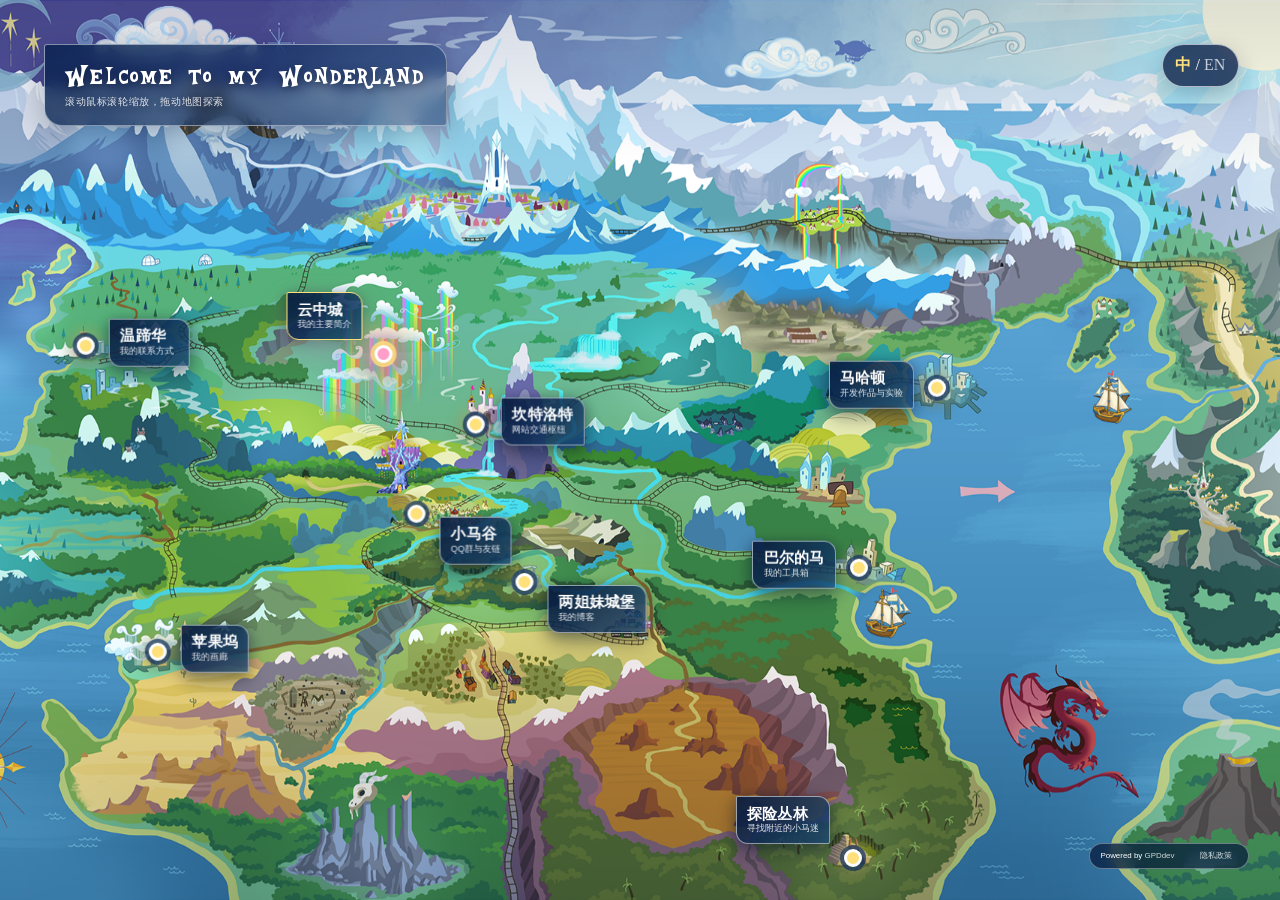
==== index.html @ 718eab42 "Animate Equestria clouds and boats" ====
<!doctype html>
<html lang="zh-CN">
<head>
  <meta charset="utf-8">
  <meta name="viewport" content="width=device-width, initial-scale=1">
  <meta name="theme-color" content="#162f69">
  <meta name="description" content="Skyblue Mornbreeze 的小马身份地图。沿着小马国的城市，探索我的网站、社群、作品和联系方式。">
  <meta name="referrer" content="strict-origin-when-cross-origin">
  <meta http-equiv="Content-Security-Policy" content="default-src 'self'; img-src 'self' data:; style-src 'self'; script-src 'self'; object-src 'none'; base-uri 'none'; form-action 'self'">
  <title>Welcome to my Wonderland</title>
  <link rel="icon" type="image/png" href="/favicon.png">
  <link rel="stylesheet" href="/style.css">
</head>
<body>
  <main class="atlas" aria-label="Skyblue 的小马国导航地图">
    <div class="map-viewport" tabindex="0" role="application" aria-label="可缩放、可拖动的小马国地图">
      <div class="map-world" role="img" aria-label="小马国地图，标出了通往 Skyblue 各类信息的城市">
      <div class="map-ambience" aria-hidden="true">
        <img class="drifting-cloud cloud-west" src="/cloud-drift.png" alt="">
        <img class="drifting-cloud cloud-east" src="/cloud-drift.png" alt="">
        <img class="bobbing-boat boat-east" src="/boat-bob.png" alt="">
        <img class="bobbing-boat boat-south" src="/boat-bob.png" alt="">
      </div>
      <a class="place place-canterlot" href="https://home.hachile.org/" aria-label="Canterlot 中心城：网站交通枢纽">
        <span class="place-glow" aria-hidden="true"></span>
        <span class="place-dot" aria-hidden="true"></span>
        <span class="place-card">
          <strong data-zh="坎特洛特" data-en="Canterlot">坎特洛特</strong>
          <span data-zh="网站交通枢纽" data-en="Gateway to all my sites">网站交通枢纽</span>
          <em data-zh="进入 Hachile →" data-en="Enter Hachile →">进入 Hachile →</em>
        </span>
      </a>

      <button class="place place-ponyville" type="button" data-dialog="ponyville-dialog" aria-label="Ponyville 小马谷：社群与友链">
        <span class="place-glow" aria-hidden="true"></span>
        <span class="place-dot" aria-hidden="true"></span>
        <span class="place-card">
          <strong data-zh="小马谷" data-en="Ponyville">小马谷</strong>
          <span data-zh="QQ群与友链" data-en="Communities & friends">QQ群与友链</span>
          <em data-zh="打开名册 →" data-en="Open the directory →">打开名册 →</em>
        </span>
      </button>

      <a class="place place-manehattan" href="https://dev.hachile.org" aria-label="Manehattan 马哈顿：开发作品">
        <span class="place-glow" aria-hidden="true"></span>
        <span class="place-dot" aria-hidden="true"></span>
        <span class="place-card">
          <strong data-zh="马哈顿" data-en="Manehattan">马哈顿</strong>
          <span data-zh="开发作品与实验" data-en="Projects & experiments">开发作品与实验</span>
          <em data-zh="前往开发港 →" data-en="Visit the dev harbor →">前往开发港 →</em>
        </span>
      </a>

      <button class="place place-cloudsdale place-featured" type="button" data-dialog="cloudsdale-dialog" aria-label="Cloudsdale 云中城：我的主要简介">
        <span class="place-glow" aria-hidden="true"></span>
        <span class="place-dot" aria-hidden="true"></span>
        <span class="place-card">
          <strong data-zh="云中城" data-en="Cloudsdale">云中城</strong>
          <span data-zh="我的主要简介" data-en="My main profile">我的主要简介</span>
          <em data-zh="阅读简介 →" data-en="Read my profile →">阅读简介 →</em>
        </span>
      </button>

      <button class="place place-vanhoover" type="button" data-dialog="vanhoover-dialog" aria-label="Vanhoover 温蹄华：我的联系方式">
        <span class="place-glow" aria-hidden="true"></span>
        <span class="place-dot" aria-hidden="true"></span>
        <span class="place-card">
          <strong data-zh="温蹄华" data-en="Vanhoover">温蹄华</strong>
          <span data-zh="我的联系方式" data-en="My contacts">我的联系方式</span>
          <em data-zh="展开联系方式 →" data-en="Open contacts →">展开联系方式 →</em>
        </span>
      </button>

      <a class="place place-ruins" href="https://blog.hachile.org" aria-label="Castle of the Two Sisters：我的博客">
        <span class="place-glow" aria-hidden="true"></span>
        <span class="place-dot" aria-hidden="true"></span>
        <span class="place-card">
          <strong data-zh="两姐妹城堡" data-en="Castle of the Two Sisters">两姐妹城堡</strong>
          <span data-zh="我的博客" data-en="My blog">我的博客</span>
          <em data-zh="前往博客 →" data-en="Visit the blog →">前往博客 →</em>
        </span>
      </a>

      <a class="place place-applewood" href="https://gallery.hachile.org" aria-label="Applewood 苹果坞：我的画廊">
        <span class="place-glow" aria-hidden="true"></span>
        <span class="place-dot" aria-hidden="true"></span>
        <span class="place-card">
          <strong data-zh="苹果坞" data-en="Applewood">苹果坞</strong>
          <span data-zh="我的画廊" data-en="My gallery">我的画廊</span>
          <em data-zh="前往画廊 →" data-en="Visit the gallery →">前往画廊 →</em>
        </span>
      </a>

      <a class="place place-baltimare" href="https://tools.hachile.org/" aria-label="Baltimare 巴尔的马：我的工具箱">
        <span class="place-glow" aria-hidden="true"></span>
        <span class="place-dot" aria-hidden="true"></span>
        <span class="place-card">
          <strong data-zh="巴尔的马" data-en="Baltimare">巴尔的马</strong>
          <span data-zh="我的工具箱" data-en="My toolbox">我的工具箱</span>
          <em data-zh="打开工具箱 →" data-en="Open the toolbox →">打开工具箱 →</em>
        </span>
      </a>

      <a class="place place-forbidden-jungle" href="https://bronymap.hachile.org" aria-label="Forbidden Jungle 探险丛林：寻找附近的小马迷">
        <span class="place-glow" aria-hidden="true"></span>
        <span class="place-dot" aria-hidden="true"></span>
        <span class="place-card">
          <strong data-zh="探险丛林" data-en="Forbidden Jungle">探险丛林</strong>
          <span data-zh="寻找附近的小马迷" data-en="Find nearby bronies">寻找附近的小马迷</span>
          <em data-zh="打开 Bronymap →" data-en="Open Bronymap →">打开 Bronymap →</em>
        </span>
      </a>
      </div>
    </div>

    <header class="masthead">
      <h1 data-zh="Welcome to my Wonderland" data-en="Welcome to my Wonderland">Welcome to my Wonderland</h1>
      <span data-zh="滚动鼠标滚轮缩放，拖动地图探索" data-en="Scroll to zoom · drag to explore">滚动鼠标滚轮缩放，拖动地图探索</span>
    </header>

    <button class="language" type="button" aria-label="Switch to English">
      <span class="language-current">中</span><span aria-hidden="true"> / </span><span class="language-next">EN</span>
    </button>

    <footer class="credits">
      <span>Powered by <a href="https://github.com/GPDdev">GPDdev</a></span>
      <button type="button" data-dialog="privacy-dialog" data-zh="隐私政策" data-en="Privacy">隐私政策</button>
    </footer>
  </main>

  <dialog id="ponyville-dialog" class="sheet">
    <div class="sheet-head">
      <div><span class="eyebrow">PONYVILLE · DIRECTORY</span><h2 data-zh="小马谷名册" data-en="Ponyville Directory">小马谷名册</h2><p data-zh="我建立或参与的小马社群，以及常来往的朋友。点击群号即可复制。" data-en="Pony communities I run or take part in, plus friendly places worth visiting. Click a QQ number to copy it.">我建立或参与的小马社群，以及常来往的朋友。点击群号即可复制。</p></div>
      <button class="close" type="button" data-close aria-label="关闭">×</button>
    </div>
    <div class="sheet-body">
      <section aria-label="更多入口">
        <div class="directory friends">
          <a href="https://groups.hachile.org/"><span><b data-zh="查看更多群请访问" data-en="More groups at">查看更多群请访问</b><small>groups.hachile.org</small></span><i>↗</i></a>
          <a href="https://bot.hachile.org/"><span><b data-zh="查看我的 bot 请访问" data-en="See my bot at">查看我的 bot 请访问</b><small>bot.hachile.org</small></span><i>↗</i></a>
        </div>
      </section>
      <section>
        <h3 data-zh="小马社群" data-en="Pony communities">小马社群</h3>
        <div class="directory groups">
          <button data-copy="1092166417"><span data-zh="4chan /mlpol/ 群" data-en="4chan /mlpol/ group">4chan /mlpol/ 群</span><b>1092166417</b></button>
          <button data-copy="1121078236"><span>The Bronymap Project</span><b>1121078236</b></button>
          <button data-copy="1070506947"><span data-zh="上海小马聚会群" data-en="Shanghai Brony Meetup">上海小马聚会群</span><b>1070506947</b></button>
          <button data-copy="1072980360"><span data-zh="友谊优化器 · Brony AI 交流群" data-en="The Friendship Optimizers · Brony AI">友谊优化器 · Brony AI 交流群</span><b>1072980360</b></button>
          <button data-copy="1053406446"><span data-zh="小马环游世界 · 旅行与布偶摄影" data-en="Ponies Around the World · Travel & Plushies">小马环游世界 · 旅行与布偶摄影</span><b>1053406446</b></button>
          <button data-copy="949249366"><span data-zh="小马贴贴群" data-en="Pony Cuddle Group">小马贴贴群</span><b>949249366</b></button>
          <button data-copy="1077750327"><span data-zh="小马树洞" data-en="Pony Tree Hollow">小马树洞</span><b>1077750327</b></button>
          <button data-copy="720840623"><span data-zh="小马交流群" data-en="Brony Chat Group">小马交流群</span><b>720840623</b></button>
          <button data-copy="144102622"><span data-zh="丰饶之角社团" data-en="Cornucopia Club">丰饶之角社团</span><b>144102622</b></button>
          <button data-copy="1057938446"><span data-zh="坎特洛特驻地球大使馆" data-en="Canterlot Embassy on Earth">坎特洛特驻地球大使馆</span><b>1057938446</b></button>
          <button data-copy="374826543"><span data-zh="暗月帝国 / 比较抽象的马群" data-en="Dark Moon Empire / Abstract Pony Group">暗月帝国 / 比较抽象的马群</span><b>374826543</b></button>
          <button data-copy="835066028"><span>Friendship is Magic</span><b>835066028</b></button>
          <button data-copy="908927791"><span data-zh="同济小马谷 · 非本人创建" data-en="Tongji Ponyville · Community-run">同济小马谷 · 非本人创建</span><b>908927791</b></button>
          <button data-copy="1023814461"><span data-zh="深圳小马聚会群" data-en="Shenzhen Brony Meetup">深圳小马聚会群</span><b>1023814461</b></button>
          <button data-copy="981461870"><span data-zh="上海小马交流群" data-en="Shanghai Brony Chat">上海小马交流群</span><b>981461870</b></button>
          <button data-copy="729306435"><span data-zh="河大附中小马群" data-en="HDFZ Brony Group">河大附中小马群</span><b>729306435</b></button>
        </div>
      </section>
      <section>
        <h3 data-zh="其他身份" data-en="Other identities">其他身份</h3>
        <div class="directory groups">
          <button data-copy="3574784101"><span data-zh="Lyres（运营 /mlpol/）" data-en="Lyres · runs /mlpol/">Lyres（运营 /mlpol/）</span><b>3574784101</b></button>
          <button data-copy="2717887212"><span data-zh="Ponylonia（机器马）" data-en="Ponylonia · robot pony">Ponylonia（机器马）</span><b>2717887212</b></button>
        </div>
      </section>
      <section>
        <h3 data-zh="友链" data-en="Friends & links">友链</h3>
        <div class="directory friends">
          <a href="https://blog.cuteleaf.cn" target="_blank" rel="noreferrer"><span><b data-zh="夏夜流萤" data-en="Firefly's Blog">夏夜流萤</b><small data-zh="飞萤之火自无梦的长夜亮起。" data-en="A firefly lights up the dreamless night.">飞萤之火自无梦的长夜亮起。</small></span><i>↗</i></a>
          <a href="https://docs-firefly.cuteleaf.cn" target="_blank" rel="noreferrer"><span><b>Firefly Docs</b><small data-zh="Firefly 主题文档" data-en="Documentation for the Firefly theme">Firefly 主题文档</small></span><i>↗</i></a>
          <a href="https://hachile.org/skyblue/" target="_blank" rel="noreferrer"><span><b data-zh="旧版 Skyblue 档案" data-en="Classic Skyblue profile">旧版 Skyblue 档案</b><small data-zh="查看原身份页与完整文字介绍" data-en="The original profile and full introduction">查看原身份页与完整文字介绍</small></span><i>↗</i></a>
        </div>
      </section>
    </div>
  </dialog>

  <dialog id="cloudsdale-dialog" class="sheet profile-sheet">
    <div class="sheet-head">
      <div><span class="eyebrow">CLOUDSDALE · PONSONA HOMEPAGE</span><h2>Pegasus Bluie</h2><p data-zh="住在上海的蓝色小天马 jushen智能" data-en="A blue pegasus living in Shanghai · jushen Intelligence">住在上海的蓝色小天马 jushen智能</p></div>
      <button class="close" type="button" data-close aria-label="关闭">×</button>
    </div>
    <div class="sheet-body prose profile-copy">
      <p data-zh="科研之余，我也是一个Brony。自设是出生在云中城的蓝色小天马，目前在人类世界学习。" data-en="Outside research, I am also a Brony. My ponysona is a blue pegasus born in Cloudsdale who is currently studying in the human world.">科研之余，我也是一个Brony。自设是出生在云中城的蓝色小天马，目前在人类世界学习。</p>
      <p data-zh="全名 Skyblue Mornbreeze（天蓝晨风）。外国社交媒体上可以叫我 Skyblue，Brony 可以叫我天蓝，而 Furry 则喜欢叫我小蓝。" data-en="My full name is Skyblue Mornbreeze. On international social media you can call me Skyblue; Bronies can call me Tianlan, while Furries like to call me Little Blue.">全名 Skyblue Mornbreeze（天蓝晨风）。外国社交媒体上可以叫我 Skyblue，Brony 可以叫我天蓝，而 Furry 则喜欢叫我小蓝。</p>
      <p data-zh="我也活跃在 tulpa、pony hypnosis 等社群中。" data-en="I am also active in communities including tulpa and pony hypnosis.">我也活跃在 tulpa、pony hypnosis 等社群中。</p>
      <p data-zh="我是《背景小马》（虽然还没读完）和 4everfreebrony 的忠实粉丝，在网易云和 Gallery 上可以找到我常听的曲目！" data-en="I am a devoted fan of Background Pony (although I have not finished it yet) and 4everfreebrony. You can find the music I often listen to on NetEase Cloud Music and Gallery!">我是《背景小马》（虽然还没读完）和 4everfreebrony 的忠实粉丝，在网易云和 Gallery 上可以找到我常听的曲目！</p>
      <p data-zh="喜欢带着我的天琴心弦布偶环游世界、到处拍照，目前已经拍了2000多张了，想看的话可以QQ联系我。" data-en="I love traveling around the world with my Lyra Heartstrings plush and taking photos. I have taken more than 2,000 so far; contact me on QQ if you would like to see them.">喜欢带着我的天琴心弦布偶环游世界、到处拍照，目前已经拍了2000多张了，想看的话可以QQ联系我。</p>
      <p data-zh="目前正在提升自己的画技，也在尝试创作fimtale小说和小马电子音乐。好希望我能有一台缝纫机，这样我就能制作小马布偶了！" data-en="I am improving my drawing skills and experimenting with Fimtale stories and pony electronic music. I really wish I had a sewing machine so I could make pony plushies!">目前正在提升自己的画技，也在尝试创作fimtale小说和小马电子音乐。好希望我能有一台缝纫机，这样我就能制作小马布偶了！</p>
      <p data-zh="我的梦想是回到云中城，这也是我学习和科研的动力。也许哪一天我能做出像 Sweetiebot 一样厉害的机器小马，或者做出智能舒适的四足小马 fursuit，甚至参与Celestia AI的开发……我已经等不及了！" data-en="My dream is to return to Cloudsdale, and that is what drives my studies and research. Perhaps one day I can build a robot pony as capable as Sweetiebot, create an intelligent and comfortable quadruped pony fursuit, or even help develop Celestia AI... I cannot wait!">我的梦想是回到云中城，这也是我学习和科研的动力。也许哪一天我能做出像 Sweetiebot 一样厉害的机器小马，或者做出智能舒适的四足小马 fursuit，甚至参与Celestia AI的开发……我已经等不及了！</p>
    </div>
  </dialog>

  <dialog id="vanhoover-dialog" class="sheet compact">
    <div class="sheet-head">
      <div><span class="eyebrow">VANHOOVER · CONTACT</span><h2 data-zh="我的联系方式" data-en="My contacts">我的联系方式</h2><p data-zh="Skyblue Mornbreeze · 天蓝晨风 · 住在上海的蓝色小天马" data-en="Skyblue Mornbreeze · a blue pegasus currently living in Shanghai">Skyblue Mornbreeze · 天蓝晨风 · 住在上海的蓝色小天马</p></div>
      <button class="close" type="button" data-close aria-label="关闭">×</button>
    </div>
    <div class="sheet-body contact-grid">
      <button data-copy="2722637937"><span>QQ</span><b>2722637937</b><i data-zh="复制" data-en="Copy">复制</i></button>
      <button data-copy="PegasusBluie"><span data-zh="网易云音乐" data-en="NetEase Music">网易云音乐</span><b>PegasusBluie</b><i data-zh="复制" data-en="Copy">复制</i></button>
      <a href="https://x.com/GunpowderTwi" target="_blank" rel="noreferrer"><span>X / Twitter</span><b>@GunpowderTwi</b><i>↗</i></a>
      <a href="https://discord.gg/R6hDRQgZ" target="_blank" rel="noreferrer"><span>Discord</span><b>discord.gg/R6hDRQgZ</b><i>↗</i></a>
      <a href="https://t.me/skybluepega" target="_blank" rel="noreferrer"><span>Telegram</span><b>@skybluepega</b><i>↗</i></a>
      <a href="https://derpibooru.org/profiles/skyfilly" target="_blank" rel="noreferrer"><span>Derpibooru</span><b>skyfilly</b><i>↗</i></a>
      <a href="https://fimtale.net/u/PegasusBluie" target="_blank" rel="noreferrer"><span>Fimtale</span><b>PegasusBluie</b><i>↗</i></a>
      <button data-copy="6375edc81abbcbfe2be68502"><span>Pony Town ID</span><b>6375edc81abbcbfe2be68502</b><i data-zh="复制" data-en="Copy">复制</i></button>
    </div>
  </dialog>

  <dialog id="privacy-dialog" class="sheet privacy-sheet">
    <div class="sheet-head">
      <div><span class="eyebrow">PRIVACY</span><h2 data-zh="隐私政策" data-en="Privacy policy">隐私政策</h2></div>
      <button class="close" type="button" data-close aria-label="关闭">×</button>
    </div>
    <div class="sheet-body prose">
      <p data-zh="这是一个托管在 GitHub Pages 上的静态网站。本站不设置 Cookie，不使用分析脚本，也不收集、保存或处理访客的个人信息。" data-en="This is a static website hosted on GitHub Pages. It sets no cookies, uses no analytics, and does not collect, store, or process visitors' personal information.">这是一个托管在 GitHub Pages 上的静态网站。本站不设置 Cookie，不使用分析脚本，也不收集、保存或处理访客的个人信息。</p>
      <p data-zh="点击城市或外部链接后，目标网站可能适用自己的隐私政策。复制按钮只会把公开的账号或群号写入你的剪贴板。" data-en="When you follow a city or external link, the destination may apply its own privacy policy. Copy buttons only write the displayed public account or group number to your clipboard.">点击城市或外部链接后，目标网站可能适用自己的隐私政策。复制按钮只会把公开的账号或群号写入你的剪贴板。</p>
      <p><span data-zh="地图图片版权归原作者及相关权利人所有，本页仅作导航展示。原图：" data-en="The map artwork remains the property of its creator and respective rights holders. It is used here as a navigation backdrop. Source: ">地图图片版权归原作者及相关权利人所有，本页仅作导航展示。原图：</span><a href="https://derpibooru.org/images/1067179" target="_blank" rel="noreferrer">Derpibooru #1067179 ↗</a></p>
    </div>
  </dialog>

  <div class="toast" role="status" aria-live="polite"></div>
  <script type="module" src="/app.js"></script>
</body>
</html>
---- style.css ----
@font-face {
  font-family: "Equestria Display";
  src: url("Equestria-4.otf") format("opentype");
  font-display: swap;
}

:root {
  color-scheme: dark;
  --ink: #081731;
  --navy: #102c5d;
  --sky: #89dffc;
  --paper: #f7f3dc;
  --gold: #ffe17c;
  --pink: #ff9fca;
  --line: rgba(255, 255, 255, .38);
  font-family: Georgia, "Times New Roman", "Noto Serif SC", serif;
}

* { box-sizing: border-box; }

html, body { margin: 0; min-height: 100%; background: #091934; }

body { min-height: 100svh; overflow: hidden; color: white; }

button, a { font: inherit; }

button { color: inherit; }

a { color: inherit; }

.atlas {
  position: fixed;
  inset: 0;
  overflow: hidden;
  isolation: isolate;
}

.map-viewport {
  position: absolute;
  inset: 0;
  overflow: hidden;
  background: #091934;
  cursor: grab;
  touch-action: none;
  user-select: none;
}

.map-viewport.dragging { cursor: grabbing; }

.map-viewport:focus-visible { outline: 2px solid var(--gold); outline-offset: -2px; }

.map-world {
  --marker-scale: 1;
  position: absolute;
  top: 0;
  left: 0;
  width: 1920px;
  height: 1200px;
  background: url("map.png") center / 100% 100% no-repeat;
  box-shadow: 0 0 80px rgba(0, 0, 0, .42);
  transform-origin: 0 0;
  will-change: transform;
}

.map-world::after {
  content: "";
  position: absolute;
  inset: 0;
  pointer-events: none;
  background: linear-gradient(180deg, rgba(3, 12, 44, .12), transparent 18%, transparent 72%, rgba(3, 12, 44, .18));
}

.map-ambience { position: absolute; inset: 0; z-index: 1; overflow: hidden; pointer-events: none; }
.map-ambience img { position: absolute; display: block; height: auto; user-select: none; }
.drifting-cloud { width: 260px; opacity: .8; animation: cloud-drift 70s linear infinite; }
.cloud-west { left: 11%; top: -2%; animation-delay: -8s; }
.cloud-east { left: 55%; top: 2%; width: 210px; animation-delay: -37s; }
.bobbing-boat { width: 130px; transform-origin: 52% 72%; animation: boat-bob 6s ease-in-out infinite; }
.boat-east { left: 1520px; top: 482px; }
.boat-south { left: 1215px; top: 765px; width: 135px; animation-delay: -3s; }

@keyframes cloud-drift {
  0% { transform: translateX(-180px); opacity: 0; }
  8%, 88% { opacity: .8; }
  100% { transform: translateX(340px); opacity: 0; }
}

@keyframes boat-bob {
  0%, 100% { transform: translate(0, 0) rotate(-1deg); }
  50% { transform: translate(6px, -4px) rotate(1deg); }
}

.masthead {
  position: absolute;
  z-index: 5;
  top: clamp(12px, 3.4vw, 52px);
  left: clamp(12px, 3.4vw, 52px);
  padding: clamp(10px, 1.2vw, 20px) clamp(13px, 1.6vw, 26px);
  border: 1px solid rgba(255, 255, 255, .46);
  border-radius: 3px 18px 3px 18px;
  background: linear-gradient(135deg, rgba(10, 35, 80, .86), rgba(27, 67, 116, .5));
  box-shadow: 0 10px 28px rgba(3, 19, 49, .25);
  backdrop-filter: blur(8px);
  text-shadow: 0 2px 9px rgba(0, 0, 0, .42);
}

.masthead h1,
.masthead span { margin: 0; }

.masthead h1 { margin: 0 0 .1em; font: 500 clamp(19px, 2.4vw, 46px)/1.05 "Equestria Display", Georgia, serif; letter-spacing: .03em; }

.masthead span { display: block; opacity: .84; font: clamp(8px, .78vw, 14px)/1.4 Arial, "Microsoft YaHei", sans-serif; letter-spacing: .06em; }

.language {
  position: absolute;
  z-index: 20;
  top: clamp(12px, 3.4vw, 52px);
  right: clamp(12px, 3.2vw, 49px);
  min-width: clamp(68px, 6vw, 112px);
  padding: clamp(7px, .8vw, 13px) clamp(10px, 1vw, 17px);
  border: 1px solid rgba(255, 255, 255, .62);
  border-radius: 999px;
  background: rgba(8, 29, 70, .78);
  box-shadow: 0 8px 22px rgba(3, 19, 49, .24);
  cursor: pointer;
  backdrop-filter: blur(9px);
  transition: transform .2s, background .2s;
}

.language:hover { transform: translateY(-2px); background: rgba(32, 80, 134, .9); }
.language-current { color: var(--gold); font-weight: 700; }
.language-next { opacity: .72; }

.place {
  position: absolute;
  z-index: 7;
  display: block;
  width: 18px;
  height: 18px;
  padding: 0;
  border: 0;
  border-radius: 50%;
  background: transparent;
  color: white;
  cursor: pointer;
  text-align: left;
  text-decoration: none;
  filter: drop-shadow(0 3px 7px rgba(5, 16, 35, .45));
  transform: translate(-50%, -50%) scale(var(--marker-scale));
  transform-origin: center;
}

.place-glow {
  position: absolute;
  inset: -30px;
  border-radius: 50%;
  background: radial-gradient(circle, rgba(255, 243, 154, .46), rgba(255, 232, 113, .14) 38%, transparent 68%);
  opacity: .48;
  transform: scale(.75);
  transition: opacity .25s, transform .25s;
}

.place-dot {
  position: absolute;
  inset: 0;
  border: 3px solid white;
  border-radius: 50%;
  background: var(--gold);
  box-shadow: 0 0 0 4px rgba(17, 49, 98, .72), 0 0 16px rgba(255, 233, 121, .9);
  transition: transform .25s, background .25s;
}

.place-card {
  position: absolute;
  display: grid;
  width: max-content;
  max-width: min(250px, 25vw);
  padding: clamp(7px, .65vw, 12px) clamp(9px, .8vw, 15px);
  border: 1px solid rgba(255, 255, 255, .52);
  border-radius: 2px 12px 2px 12px;
  background: linear-gradient(135deg, rgba(8, 27, 63, .91), rgba(24, 70, 120, .72));
  box-shadow: 0 8px 20px rgba(5, 19, 45, .22);
  backdrop-filter: blur(7px);
  transition: transform .24s, background .24s, border-color .24s;
}

.place-card strong { font: 600 clamp(12px, 1.2vw, 21px)/1 "Equestria Display", Georgia, serif; letter-spacing: .02em; white-space: nowrap; }
.place-card > span { margin-top: 2px; font: clamp(7px, .7vw, 12px)/1.3 Arial, "Microsoft YaHei", sans-serif; opacity: .9; }
.place-card em { max-height: 0; margin-top: 0; overflow: hidden; color: var(--gold); font: 700 clamp(7px, .65vw, 11px)/1.35 Arial, "Microsoft YaHei", sans-serif; font-style: normal; opacity: 0; transition: max-height .2s, margin .2s, opacity .2s; }

.place:hover,
.place:focus-visible { z-index: 12; outline: none; }
.place:hover .place-glow,
.place:focus-visible .place-glow { opacity: 1; transform: scale(1.5); }
.place:hover .place-dot,
.place:focus-visible .place-dot { transform: scale(1.35); background: white; }
.place:hover .place-card,
.place:focus-visible .place-card { border-color: var(--gold); background: linear-gradient(135deg, rgba(10, 34, 75, .98), rgba(35, 86, 139, .94)); }
.place:hover .place-card em,
.place:focus-visible .place-card em { max-height: 2em; margin-top: 5px; opacity: 1; }

.place-featured .place-glow { opacity: 1; transform: scale(1.2); background: radial-gradient(circle, rgba(255, 159, 202, .62), rgba(255, 225, 124, .22) 42%, transparent 70%); }
.place-featured .place-dot { background: var(--pink); box-shadow: 0 0 0 4px rgba(255, 225, 124, .82), 0 0 22px rgba(255, 159, 202, .95); }
.place-featured .place-card { border-color: var(--gold); box-shadow: 0 10px 28px rgba(255, 159, 202, .25); }

.place-canterlot { left: 38.6%; top: 47.2%; }
.place-canterlot .place-card { left: 34px; top: -18px; }
.place-ponyville { left: 34.5%; top: 57.1%; }
.place-ponyville .place-card { left: 32px; top: 12px; }
.place-manehattan { left: 70.6%; top: 43.1%; }
.place-manehattan .place-card { right: 32px; top: -18px; }
.place-cloudsdale { left: 32.2%; top: 39.3%; }
.place-cloudsdale .place-card { right: 30px; bottom: 23px; }
.place-vanhoover { left: 11.5%; top: 38.4%; }
.place-vanhoover .place-card { left: 32px; top: -18px; }
.place-ruins { left: 42%; top: 64.7%; }
.place-ruins .place-card { left: 32px; top: 12px; }
.place-applewood { left: 16.5%; top: 72.4%; }
.place-applewood .place-card { left: 32px; top: -18px; }
.place-baltimare { left: 65.2%; top: 63.1%; }
.place-baltimare .place-card { right: 32px; top: -18px; }
.place-forbidden-jungle { left: 64.8%; top: 95.3%; }
.place-forbidden-jungle .place-card { right: 32px; bottom: 23px; }

.credits {
  position: absolute;
  z-index: 10;
  right: clamp(12px, 2.4vw, 37px);
  bottom: clamp(12px, 2.4vw, 37px);
  display: flex;
  align-items: center;
  gap: clamp(7px, 1vw, 18px);
  padding: clamp(6px, .55vw, 10px) clamp(9px, .8vw, 15px);
  border: 1px solid rgba(255, 255, 255, .36);
  border-radius: 999px;
  background: rgba(4, 22, 56, .7);
  backdrop-filter: blur(7px);
  font: clamp(7px, .62vw, 11px)/1 Arial, "Microsoft YaHei", sans-serif;
}

.credits a,
.credits button { border: 0; background: none; color: inherit; text-decoration: none; opacity: .8; cursor: pointer; }
.credits a:hover,
.credits button:hover { color: var(--gold); opacity: 1; }
.credits > * + * { border-left: 1px solid rgba(255, 255, 255, .32); padding-left: clamp(7px, 1vw, 18px); }

.sheet {
  width: min(920px, calc(100vw - 32px));
  max-height: min(820px, calc(100vh - 32px));
  padding: 0;
  border: 1px solid rgba(255, 255, 255, .52);
  border-radius: 5px 26px 5px 26px;
  background: rgba(9, 31, 69, .95);
  color: white;
  box-shadow: 0 28px 90px rgba(0, 0, 0, .58);
  overflow: hidden;
  backdrop-filter: blur(20px);
}

.sheet::backdrop { background: rgba(2, 10, 27, .64); backdrop-filter: blur(7px); }

.sheet-head {
  position: sticky;
  top: 0;
  z-index: 2;
  display: flex;
  justify-content: space-between;
  gap: 24px;
  padding: clamp(22px, 4vw, 42px);
  border-bottom: 1px solid rgba(255, 255, 255, .18);
  background: linear-gradient(135deg, rgba(21, 65, 120, .98), rgba(18, 49, 92, .96));
}

.sheet-head h2,
.sheet-head p { margin: 0; }
.sheet-head h2 { margin: 7px 0 8px; color: var(--paper); font-size: clamp(28px, 4vw, 48px); font-weight: 500; }
.sheet-head p { max-width: 680px; color: rgba(255, 255, 255, .76); font: 14px/1.6 Arial, "Microsoft YaHei", sans-serif; }
.eyebrow { color: var(--gold); font: 700 10px/1 Arial, sans-serif; letter-spacing: .2em; }
html[lang="en"] .sheet-head h2,
html[lang="en"] .sheet-body h3,
html[lang="en"] .eyebrow { font-family: "Equestria Display", Georgia, serif; }
.close { flex: 0 0 auto; width: 42px; height: 42px; border: 1px solid rgba(255, 255, 255, .42); border-radius: 50%; background: rgba(0, 0, 0, .12); font: 28px/1 Arial, sans-serif; cursor: pointer; }
.close:hover { color: var(--gold); border-color: var(--gold); transform: rotate(4deg); }

.sheet-body { max-height: calc(100vh - 230px); padding: clamp(20px, 3.5vw, 38px); overflow: auto; }
.sheet-body section + section { margin-top: 34px; }
.sheet-body h3 { margin: 0 0 14px; color: var(--gold); font-size: 18px; font-weight: 500; letter-spacing: .04em; }

.directory { display: grid; grid-template-columns: repeat(2, minmax(0, 1fr)); gap: 9px; }
.directory button,
.directory a,
.contact-grid button,
.contact-grid a {
  display: flex;
  align-items: center;
  justify-content: space-between;
  gap: 16px;
  min-width: 0;
  padding: 14px 16px;
  border: 1px solid rgba(255, 255, 255, .17);
  border-radius: 3px 12px 3px 12px;
  background: rgba(255, 255, 255, .065);
  color: white;
  text-align: left;
  text-decoration: none;
  cursor: pointer;
  transition: border-color .18s, background .18s, transform .18s;
}
.directory button:hover,
.directory a:hover,
.contact-grid button:hover,
.contact-grid a:hover { border-color: var(--gold); background: rgba(255, 225, 124, .11); transform: translateY(-2px); }
.groups button span { font: 13px/1.35 Arial, "Microsoft YaHei", sans-serif; }
.groups button b { flex: 0 0 auto; color: var(--gold); font: 12px/1 monospace; }
.friends span { display: grid; min-width: 0; }
.friends b { font-size: 15px; }
.friends small { margin-top: 3px; overflow: hidden; text-overflow: ellipsis; color: rgba(255, 255, 255, .63); font: 12px/1.4 Arial, "Microsoft YaHei", sans-serif; white-space: nowrap; }
.friends i { color: var(--gold); font-style: normal; }

.compact { width: min(760px, calc(100vw - 32px)); }
.profile-sheet { width: min(800px, calc(100vw - 32px)); }
.profile-sheet .sheet-head { background: linear-gradient(135deg, rgba(75, 49, 118, .98), rgba(18, 67, 118, .96)); }
.contact-grid { display: grid; grid-template-columns: repeat(2, minmax(0, 1fr)); gap: 10px; }
.contact-grid > * { display: grid !important; grid-template-columns: 1fr auto; }
.contact-grid span { grid-column: 1 / -1; color: var(--gold); font: 10px/1.2 Arial, sans-serif; letter-spacing: .13em; text-transform: uppercase; }
.contact-grid b { min-width: 0; overflow: hidden; text-overflow: ellipsis; font: 14px/1.4 Arial, sans-serif; white-space: nowrap; }
.contact-grid i { color: rgba(255, 255, 255, .58); font: 12px/1.4 Arial, "Microsoft YaHei", sans-serif; font-style: normal; }
.privacy-sheet { width: min(680px, calc(100vw - 32px)); }
.prose p { margin: 0; color: rgba(255, 255, 255, .78); font: 15px/1.8 Arial, "Microsoft YaHei", sans-serif; }
.prose p + p { margin-top: 1em; }
.prose a { color: var(--gold); text-underline-offset: 3px; }

.toast {
  position: fixed;
  z-index: 100;
  left: 50%;
  bottom: 28px;
  max-width: calc(100vw - 32px);
  padding: 11px 18px;
  border: 1px solid rgba(255, 255, 255, .42);
  border-radius: 999px;
  background: rgba(7, 27, 62, .93);
  box-shadow: 0 12px 38px rgba(0, 0, 0, .38);
  font: 13px/1.3 Arial, "Microsoft YaHei", sans-serif;
  opacity: 0;
  pointer-events: none;
  transform: translate(-50%, 14px);
  transition: opacity .2s, transform .2s;
}
.toast.show { opacity: 1; transform: translate(-50%, 0); }

@media (max-width: 680px) {
  .masthead span { display: none; }
  .masthead h1 { margin: 0; font-size: 16px; }
  .language { min-width: 60px; padding: 8px 10px; }
  .credits { gap: 6px; max-width: calc(100vw - 24px); overflow-x: auto; font-size: 8px; }
  .credits > * + * { padding-left: 6px; }
  .directory, .contact-grid { grid-template-columns: 1fr; }
  .sheet-head { padding: 24px 20px; }
  .sheet-head h2 { font-size: 28px; }
  .sheet-body { padding: 20px; max-height: calc(100vh - 190px); }
}

@media (prefers-reduced-motion: reduce) {
  *, *::before, *::after { scroll-behavior: auto !important; transition-duration: .01ms !important; animation-duration: .01ms !important; }
  .map-ambience img { animation: none; }
}
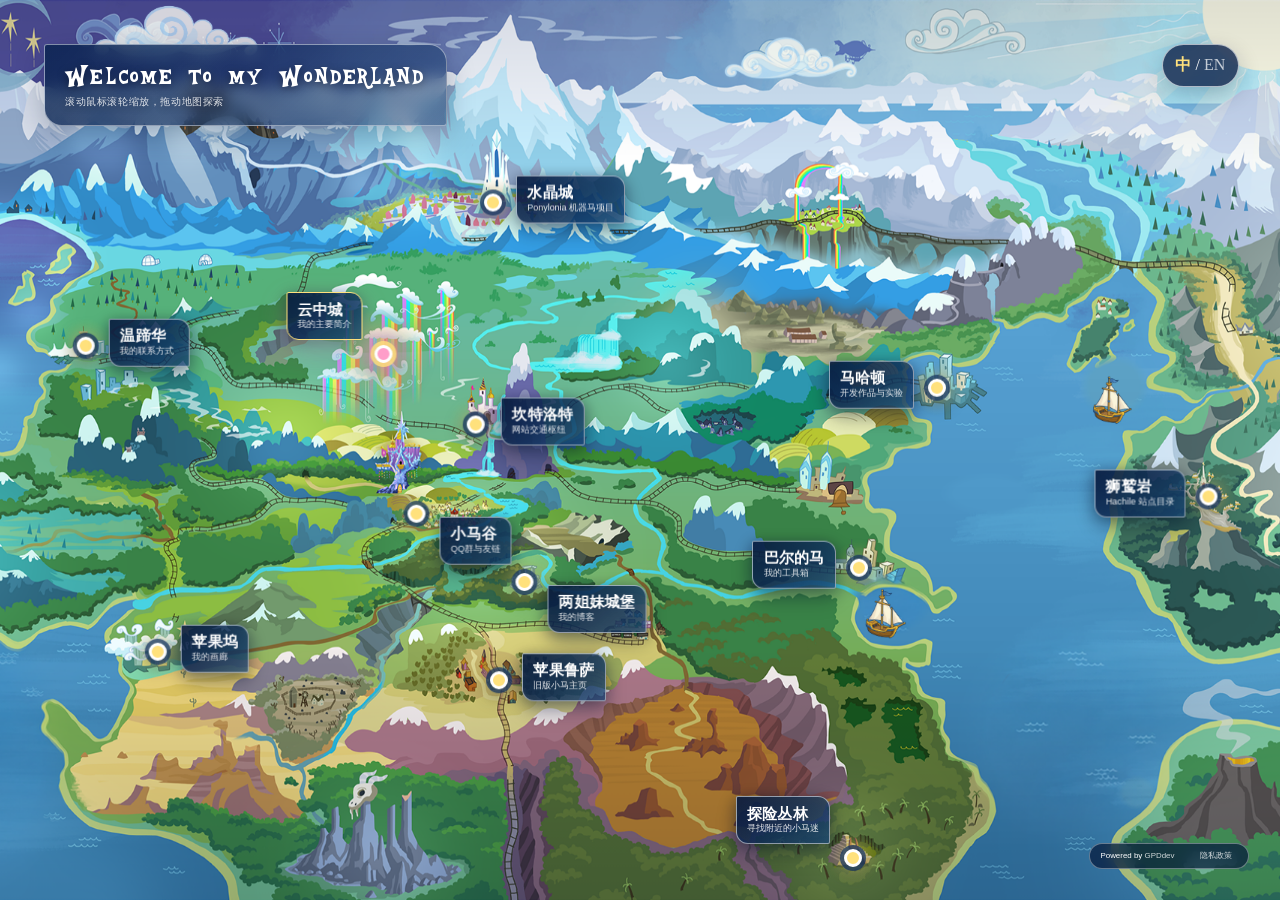
==== commit 70edf341: "Add Sky destinations and clean background map" ====
--- a/index.html
+++ b/index.html
@@ -109,8 +109,38 @@
           <span data-zh="寻找附近的小马迷" data-en="Find nearby bronies">寻找附近的小马迷</span>
           <em data-zh="打开 Bronymap →" data-en="Open Bronymap →">打开 Bronymap →</em>
         </span>
-      </a>
-      </div>
+      </a>
+
+      <a class="place place-crystal-empire" href="https://ponylonia.hachile.org/" aria-label="Crystal Empire 水晶城：Ponylonia 机器马项目">
+        <span class="place-glow" aria-hidden="true"></span>
+        <span class="place-dot" aria-hidden="true"></span>
+        <span class="place-card">
+          <strong data-zh="水晶城" data-en="Crystal Empire">水晶城</strong>
+          <span data-zh="Ponylonia 机器马项目" data-en="Ponylonia robot pony project">Ponylonia 机器马项目</span>
+          <em data-zh="前往 Ponylonia →" data-en="Visit Ponylonia →">前往 Ponylonia →</em>
+        </span>
+      </a>
+
+      <a class="place place-griffonstone" href="https://site.hachile.org/" aria-label="Griffonstone 狮鹫岩：Hachile 站点目录">
+        <span class="place-glow" aria-hidden="true"></span>
+        <span class="place-dot" aria-hidden="true"></span>
+        <span class="place-card">
+          <strong data-zh="狮鹫岩" data-en="Griffonstone">狮鹫岩</strong>
+          <span data-zh="Hachile 站点目录" data-en="Hachile site directory">Hachile 站点目录</span>
+          <em data-zh="浏览站点 →" data-en="Browse sites →">浏览站点 →</em>
+        </span>
+      </a>
+
+      <a class="place place-appleloosa" href="https://old.hachile.org/skyblue/" aria-label="Appleloosa 苹果鲁萨：旧版小马主页">
+        <span class="place-glow" aria-hidden="true"></span>
+        <span class="place-dot" aria-hidden="true"></span>
+        <span class="place-card">
+          <strong data-zh="苹果鲁萨" data-en="Appleloosa">苹果鲁萨</strong>
+          <span data-zh="旧版小马主页" data-en="Old pony homepage">旧版小马主页</span>
+          <em data-zh="回望旧站 →" data-en="Visit the old site →">回望旧站 →</em>
+        </span>
+      </a>
+      </div>
     </div>
 
     <header class="masthead">
--- a/style.css
+++ b/style.css
@@ -56,7 +56,7 @@
   left: 0;
   width: 1920px;
   height: 1200px;
-  background: url("map.png") center / 100% 100% no-repeat;
+  background: url("map-clean.png") center / 100% 100% no-repeat;
   box-shadow: 0 0 80px rgba(0, 0, 0, .42);
   transform-origin: 0 0;
   will-change: transform;
@@ -220,7 +220,13 @@
 .place-baltimare { left: 65.2%; top: 63.1%; }
 .place-baltimare .place-card { right: 32px; top: -18px; }
 .place-forbidden-jungle { left: 64.8%; top: 95.3%; }
-.place-forbidden-jungle .place-card { right: 32px; bottom: 23px; }
+.place-forbidden-jungle .place-card { right: 32px; bottom: 23px; }
+.place-crystal-empire { left: 39.8%; top: 22.5%; }
+.place-crystal-empire .place-card { left: 32px; top: -18px; }
+.place-griffonstone { left: 89.5%; top: 55.2%; }
+.place-griffonstone .place-card { right: 32px; top: -18px; }
+.place-appleloosa { left: 40.2%; top: 75.6%; }
+.place-appleloosa .place-card { left: 32px; top: -18px; }
 
 .credits {
   position: absolute;
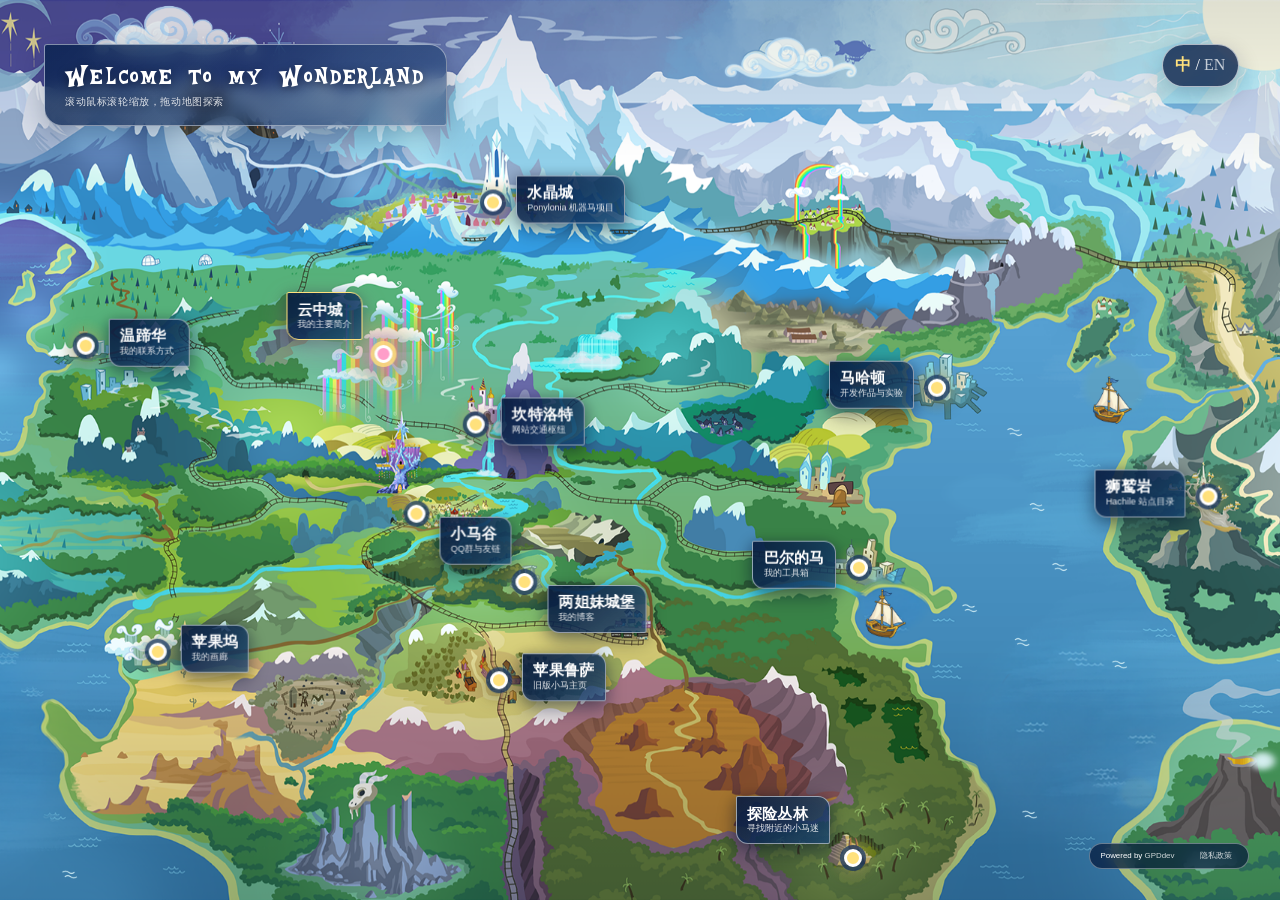
==== commit 2ad060f5: "Animate waves falls volcano and railway train" ====
--- a/index.html
+++ b/index.html
@@ -20,6 +20,17 @@
         <img class="drifting-cloud cloud-east" src="/cloud-drift.png" alt="">
         <img class="bobbing-boat boat-east" src="/boat-bob.png" alt="">
         <img class="bobbing-boat boat-south" src="/boat-bob.png" alt="">
+        <svg class="sea-waves" viewBox="0 0 1920 1200" aria-hidden="true">
+          <defs><path id="wave-line" d="M0 3 Q4 0 8 3 T16 3 M3 9 Q7 6 11 9 T19 9" /></defs>
+          <use href="#wave-line" x="28" y="545" /><use href="#wave-line" x="48" y="748" />
+          <use href="#wave-line" x="42" y="1140" /><use href="#wave-line" x="190" y="1160" />
+          <use href="#wave-line" x="1450" y="570" /><use href="#wave-line" x="1480" y="670" />
+          <use href="#wave-line" x="1510" y="750" /><use href="#wave-line" x="1390" y="805" />
+          <use href="#wave-line" x="1460" y="850" /><use href="#wave-line" x="1590" y="880" />
+          <use href="#wave-line" x="1470" y="1080" /><use href="#wave-line" x="1580" y="1130" />
+        </svg>
+        <div class="neighagra-falls"></div>
+        <div class="volcano-smoke"><i></i><i></i><i></i></div>
       </div>
       <a class="place place-canterlot" href="https://home.hachile.org/" aria-label="Canterlot 中心城：网站交通枢纽">
         <span class="place-glow" aria-hidden="true"></span>
--- a/style.css
+++ b/style.css
@@ -78,6 +78,18 @@
 .bobbing-boat { width: 130px; transform-origin: 52% 72%; animation: boat-bob 6s ease-in-out infinite; }
 .boat-east { left: 1520px; top: 482px; }
 .boat-south { left: 1215px; top: 765px; width: 135px; animation-delay: -3s; }
+.sea-waves { position: absolute; inset: 0; width: 1920px; height: 1200px; overflow: visible; fill: none; stroke: #cfecf5; stroke-width: 1.5; }
+.sea-waves use { animation: wave-drift 16s linear infinite; }
+.sea-waves use:nth-of-type(3n + 1) { animation-delay: -5s; }
+.sea-waves use:nth-of-type(3n + 2) { animation-delay: -10s; }
+.neighagra-falls { position: absolute; left: 876px; top: 448px; width: 57px; height: 50px; border-radius: 4px 4px 24px 24px; background: repeating-linear-gradient(180deg, transparent 0 9px, rgba(228, 255, 255, .8) 10px 12px, transparent 13px 14px), repeating-linear-gradient(90deg, transparent 0 5px, rgba(219, 255, 255, .5) 6px 8px, transparent 9px 13px); background-size: 100% 14px, 100% 100%; opacity: .55; mix-blend-mode: screen; clip-path: polygon(4% 0, 95% 0, 92% 74%, 100% 94%, 68% 100%, 0 94%, 8% 72%); animation: waterfall-flow .65s linear infinite; }
+.volcano-smoke { position: absolute; left: 1767px; top: 914px; width: 50px; height: 110px; }
+.volcano-smoke i { position: absolute; bottom: 0; left: 10px; width: 24px; height: 19px; border-radius: 50%; background: rgba(220, 242, 247, .73); filter: blur(5px); animation: smoke-rise 7s ease-out infinite; }
+.volcano-smoke i:nth-child(2) { left: 17px; animation-delay: -2.3s; }
+.volcano-smoke i:nth-child(3) { left: 7px; animation-delay: -4.6s; }
+.rail-train { position: absolute; z-index: 2; left: 0; top: 0; width: 38px; height: 14px; border: 2px solid #583556; border-radius: 3px 8px 2px 2px; background: linear-gradient(#f7c476 0 40%, #b94b67 40%); box-shadow: 0 2px 5px #12294d88; offset-path: path("M 790 636 C 815 650 827 655 842 647 C 870 666 892 680 934 678 C 980 680 1017 681 1055 699 C 1076 710 1066 744 1110 749 C 1163 753 1215 751 1280 760"); offset-rotate: auto; offset-anchor: 50% 80%; animation: train-ride 26s linear forwards; }
+.rail-train::before { content: ""; position: absolute; right: 4px; top: -7px; width: 12px; height: 8px; border: 2px solid #583556; border-bottom: 0; border-radius: 3px 3px 0 0; background: #f7d59b; }
+.rail-train::after { content: ""; position: absolute; left: 5px; bottom: -6px; width: 7px; height: 7px; border-radius: 50%; background: #26344b; box-shadow: 19px 0 #26344b; }
 
 @keyframes cloud-drift {
   0% { transform: translateX(-180px); opacity: 0; }
@@ -89,6 +101,10 @@
   0%, 100% { transform: translate(0, 0) rotate(-1deg); }
   50% { transform: translate(6px, -4px) rotate(1deg); }
 }
+@keyframes wave-drift { 0% { transform: translateX(-25px); opacity: 0; } 18%, 78% { opacity: .5; } 100% { transform: translateX(65px); opacity: 0; } }
+@keyframes waterfall-flow { to { background-position: 0 14px, 0 0; } }
+@keyframes smoke-rise { 0% { transform: translate(0, 0) scale(.7); opacity: 0; } 20% { opacity: .7; } 100% { transform: translate(-38px, -105px) scale(2.1); opacity: 0; } }
+@keyframes train-ride { 0%, 100% { opacity: 0; } 4%, 96% { opacity: 1; } 0% { offset-distance: 0%; } 100% { offset-distance: 100%; } }
 
 .masthead {
   position: absolute;
@@ -370,4 +386,5 @@
 @media (prefers-reduced-motion: reduce) {
   *, *::before, *::after { scroll-behavior: auto !important; transition-duration: .01ms !important; animation-duration: .01ms !important; }
   .map-ambience img { animation: none; }
+  .sea-waves, .neighagra-falls, .volcano-smoke, .rail-train { display: none; }
 }
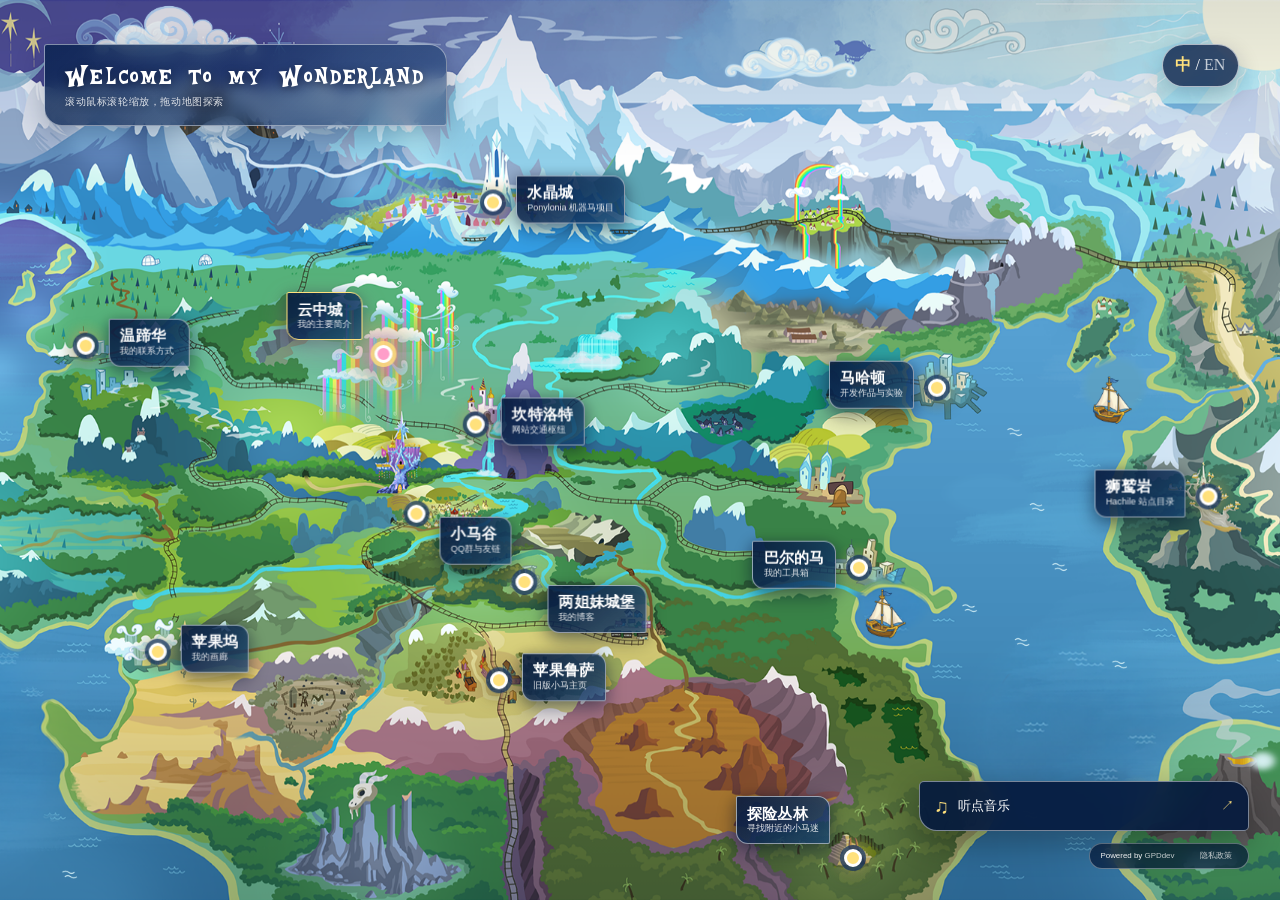
==== commit 9001cae2: "Add official music links to Sky" ====
--- a/index.html
+++ b/index.html
@@ -159,11 +159,23 @@
       <span data-zh="滚动鼠标滚轮缩放，拖动地图探索" data-en="Scroll to zoom · drag to explore">滚动鼠标滚轮缩放，拖动地图探索</span>
     </header>
 
-    <button class="language" type="button" aria-label="Switch to English">
-      <span class="language-current">中</span><span aria-hidden="true"> / </span><span class="language-next">EN</span>
-    </button>
-
-    <footer class="credits">
+    <button class="language" type="button" aria-label="Switch to English">
+      <span class="language-current">中</span><span aria-hidden="true"> / </span><span class="language-next">EN</span>
+    </button>
+
+    <details class="music-links">
+      <summary><span aria-hidden="true">♫</span><span data-zh="听点音乐" data-en="Listen to music">听点音乐</span><span aria-hidden="true">↗</span></summary>
+      <p data-zh="前往音乐人的 Bandcamp 页面播放；本站不托管音频。" data-en="Listen on the artists' Bandcamp pages; no audio is hosted here.">前往音乐人的 Bandcamp 页面播放；本站不托管音频。</p>
+      <ol>
+        <li><a href="https://neighsayer.bandcamp.com/track/equestrias-finest-2" target="_blank" rel="noopener noreferrer">Equestria's Finest<small>Neighsayer</small></a></li>
+        <li><a href="https://turquoisesplash.bandcamp.com/track/walking-with-shadows-feat-fritzybeat-4everfreebrony" target="_blank" rel="noopener noreferrer">Walking With Shadows<small>Turquoise Splash · FritzyBeat · 4everfreebrony</small></a></li>
+        <li><a href="https://poniesatdawn.bandcamp.com/track/where-we-belong" target="_blank" rel="noopener noreferrer">Where We Belong<small>Turquoise Splash · John Kenza</small></a></li>
+        <li><a href="https://soundoftheaviators.bandcamp.com/track/loyalty-aviators-remix" target="_blank" rel="noopener noreferrer">Loyalty (Aviators Remix)<small>AcousticBrony · MandoPony · Aviators</small></a></li>
+        <li><a href="https://forestrain.bandcamp.com/album/a-summer-in-the-stars" target="_blank" rel="noopener noreferrer">A Summer in the Stars<small>Forest Rain</small></a></li>
+      </ol>
+    </details>
+
+    <footer class="credits">
       <span>Powered by <a href="https://github.com/GPDdev">GPDdev</a></span>
       <button type="button" data-dialog="privacy-dialog" data-zh="隐私政策" data-en="Privacy">隐私政策</button>
     </footer>
--- a/style.css
+++ b/style.css
@@ -243,8 +243,35 @@
 .place-griffonstone .place-card { right: 32px; top: -18px; }
 .place-appleloosa { left: 40.2%; top: 75.6%; }
 .place-appleloosa .place-card { left: 32px; top: -18px; }
-
-.credits {
+
+.music-links {
+  position: absolute;
+  z-index: 20;
+  right: clamp(12px, 2.4vw, 37px);
+  bottom: calc(clamp(12px, 2.4vw, 37px) + 38px);
+  width: min(330px, calc(100vw - 24px));
+  max-height: calc(100svh - 100px);
+  overflow-y: auto;
+  border: 1px solid rgba(255, 255, 255, .46);
+  border-radius: 5px 18px 5px 18px;
+  background: rgba(5, 25, 61, .92);
+  box-shadow: 0 12px 32px rgba(0, 0, 0, .3);
+  backdrop-filter: blur(12px);
+  font: 13px/1.4 Arial, "Microsoft YaHei", sans-serif;
+}
+.music-links summary { display: flex; align-items: center; gap: 9px; padding: 10px 14px; list-style: none; cursor: pointer; }
+.music-links summary::-webkit-details-marker { display: none; }
+.music-links summary span:first-child { color: var(--gold); font-size: 20px; }
+.music-links summary span:last-child { margin-left: auto; color: var(--gold); }
+.music-links[open] summary { border-bottom: 1px solid rgba(255, 255, 255, .2); }
+.music-links p { margin: 12px 14px 8px; color: rgba(255, 255, 255, .7); font-size: 11px; }
+.music-links ol { margin: 0; padding: 0 14px 12px 38px; }
+.music-links li { padding: 4px 0; }
+.music-links a { display: block; padding: 5px 0; color: white; text-decoration: none; }
+.music-links a:hover, .music-links a:focus-visible { color: var(--gold); }
+.music-links small { display: block; color: rgba(255, 255, 255, .58); font-size: 10px; }
+
+.credits {
   position: absolute;
   z-index: 10;
   right: clamp(12px, 2.4vw, 37px);
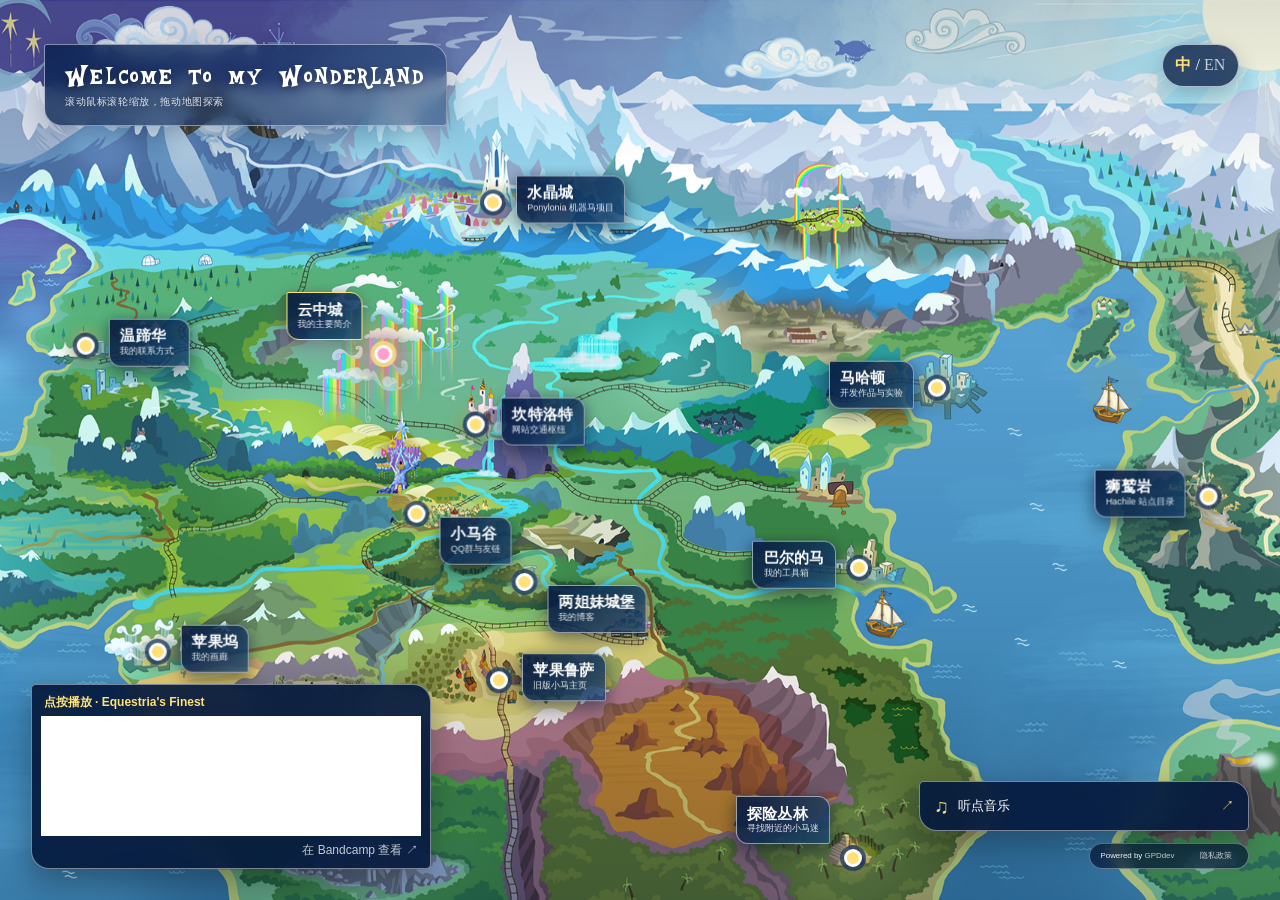
==== commit 049431ed: "Embed Equestria's Finest Bandcamp player" ====
--- a/index.html
+++ b/index.html
@@ -6,7 +6,7 @@
   <meta name="theme-color" content="#162f69">
   <meta name="description" content="Skyblue Mornbreeze 的小马身份地图。沿着小马国的城市，探索我的网站、社群、作品和联系方式。">
   <meta name="referrer" content="strict-origin-when-cross-origin">
-  <meta http-equiv="Content-Security-Policy" content="default-src 'self'; img-src 'self' data:; style-src 'self'; script-src 'self'; object-src 'none'; base-uri 'none'; form-action 'self'">
+  <meta http-equiv="Content-Security-Policy" content="default-src 'self'; img-src 'self' data:; style-src 'self'; script-src 'self'; frame-src https://bandcamp.com; object-src 'none'; base-uri 'none'; form-action 'self'">
   <title>Welcome to my Wonderland</title>
   <link rel="icon" type="image/png" href="/favicon.png">
   <link rel="stylesheet" href="/style.css">
@@ -174,6 +174,12 @@
         <li><a href="https://forestrain.bandcamp.com/album/a-summer-in-the-stars" target="_blank" rel="noopener noreferrer">A Summer in the Stars<small>Forest Rain</small></a></li>
       </ol>
     </details>
+
+    <aside class="single-player" aria-label="Equestria's Finest · Bandcamp">
+      <strong data-zh="点按播放 · Equestria's Finest" data-en="Press play · Equestria's Finest">点按播放 · Equestria's Finest</strong>
+      <iframe title="Equestria's Finest by Neighsayer on Bandcamp" src="https://bandcamp.com/EmbeddedPlayer/v=2/track=1923097646/size=large/tracklist=false/artwork=small/" loading="lazy" referrerpolicy="no-referrer"></iframe>
+      <a href="https://neighsayer.bandcamp.com/track/equestrias-finest-2" target="_blank" rel="noopener noreferrer" data-zh="在 Bandcamp 查看 ↗" data-en="View on Bandcamp ↗">在 Bandcamp 查看 ↗</a>
+    </aside>
 
     <footer class="credits">
       <span>Powered by <a href="https://github.com/GPDdev">GPDdev</a></span>
@@ -271,7 +277,8 @@
       <button class="close" type="button" data-close aria-label="关闭">×</button>
     </div>
     <div class="sheet-body prose">
-      <p data-zh="这是一个托管在 GitHub Pages 上的静态网站。本站不设置 Cookie，不使用分析脚本，也不收集、保存或处理访客的个人信息。" data-en="This is a static website hosted on GitHub Pages. It sets no cookies, uses no analytics, and does not collect, store, or process visitors' personal information.">这是一个托管在 GitHub Pages 上的静态网站。本站不设置 Cookie，不使用分析脚本，也不收集、保存或处理访客的个人信息。</p>
+      <p data-zh="这是一个托管在 GitHub Pages 上的静态网站。本站自身不设置 Cookie，不使用分析脚本，也不收集、保存或处理访客的个人信息。" data-en="This is a static website hosted on GitHub Pages. The site itself sets no cookies, uses no analytics, and does not collect, store, or process visitors' personal information.">这是一个托管在 GitHub Pages 上的静态网站。本站自身不设置 Cookie，不使用分析脚本，也不收集、保存或处理访客的个人信息。</p>
+      <p><span data-zh="左下角的官方播放器由 Bandcamp 提供；加载时浏览器会连接 Bandcamp，其服务可能设置 Cookie 并处理访问数据。详见 " data-en="The official player in the bottom-left corner is provided by Bandcamp. Loading it connects your browser to Bandcamp, which may set cookies and process usage data. See ">左下角的官方播放器由 Bandcamp 提供；加载时浏览器会连接 Bandcamp，其服务可能设置 Cookie 并处理访问数据。详见 </span><a href="https://bandcamp.com/privacy" target="_blank" rel="noopener noreferrer">Bandcamp Privacy ↗</a></p>
       <p data-zh="点击城市或外部链接后，目标网站可能适用自己的隐私政策。复制按钮只会把公开的账号或群号写入你的剪贴板。" data-en="When you follow a city or external link, the destination may apply its own privacy policy. Copy buttons only write the displayed public account or group number to your clipboard.">点击城市或外部链接后，目标网站可能适用自己的隐私政策。复制按钮只会把公开的账号或群号写入你的剪贴板。</p>
       <p><span data-zh="地图图片版权归原作者及相关权利人所有，本页仅作导航展示。原图：" data-en="The map artwork remains the property of its creator and respective rights holders. It is used here as a navigation backdrop. Source: ">地图图片版权归原作者及相关权利人所有，本页仅作导航展示。原图：</span><a href="https://derpibooru.org/images/1067179" target="_blank" rel="noreferrer">Derpibooru #1067179 ↗</a></p>
     </div>
--- a/style.css
+++ b/style.css
@@ -271,6 +271,25 @@
 .music-links a:hover, .music-links a:focus-visible { color: var(--gold); }
 .music-links small { display: block; color: rgba(255, 255, 255, .58); font-size: 10px; }
 
+.single-player {
+  position: absolute;
+  z-index: 20;
+  left: clamp(12px, 2.4vw, 37px);
+  bottom: clamp(12px, 2.4vw, 37px);
+  width: min(400px, calc(100vw - 24px));
+  padding: 9px;
+  border: 1px solid rgba(255, 255, 255, .46);
+  border-radius: 5px 18px 5px 18px;
+  background: rgba(5, 25, 61, .92);
+  box-shadow: 0 12px 32px rgba(0, 0, 0, .3);
+  backdrop-filter: blur(12px);
+  font: 12px/1.4 Arial, "Microsoft YaHei", sans-serif;
+}
+.single-player strong { display: block; margin: 0 0 6px 3px; color: var(--gold); }
+.single-player iframe { display: block; width: 100%; height: 120px; border: 0; background: #fff; }
+.single-player a { display: block; padding: 6px 3px 0; color: rgba(255, 255, 255, .76); text-align: right; text-decoration: none; }
+.single-player a:hover, .single-player a:focus-visible { color: var(--gold); }
+
 .credits {
   position: absolute;
   z-index: 10;
@@ -398,12 +417,13 @@
 }
 .toast.show { opacity: 1; transform: translate(-50%, 0); }
 
-@media (max-width: 680px) {
+@media (max-width: 680px) {
   .masthead span { display: none; }
   .masthead h1 { margin: 0; font-size: 16px; }
   .language { min-width: 60px; padding: 8px 10px; }
   .credits { gap: 6px; max-width: calc(100vw - 24px); overflow-x: auto; font-size: 8px; }
-  .credits > * + * { padding-left: 6px; }
+  .credits > * + * { padding-left: 6px; }
+  .single-player { bottom: 104px; }
   .directory, .contact-grid { grid-template-columns: 1fr; }
   .sheet-head { padding: 24px 20px; }
   .sheet-head h2 { font-size: 28px; }
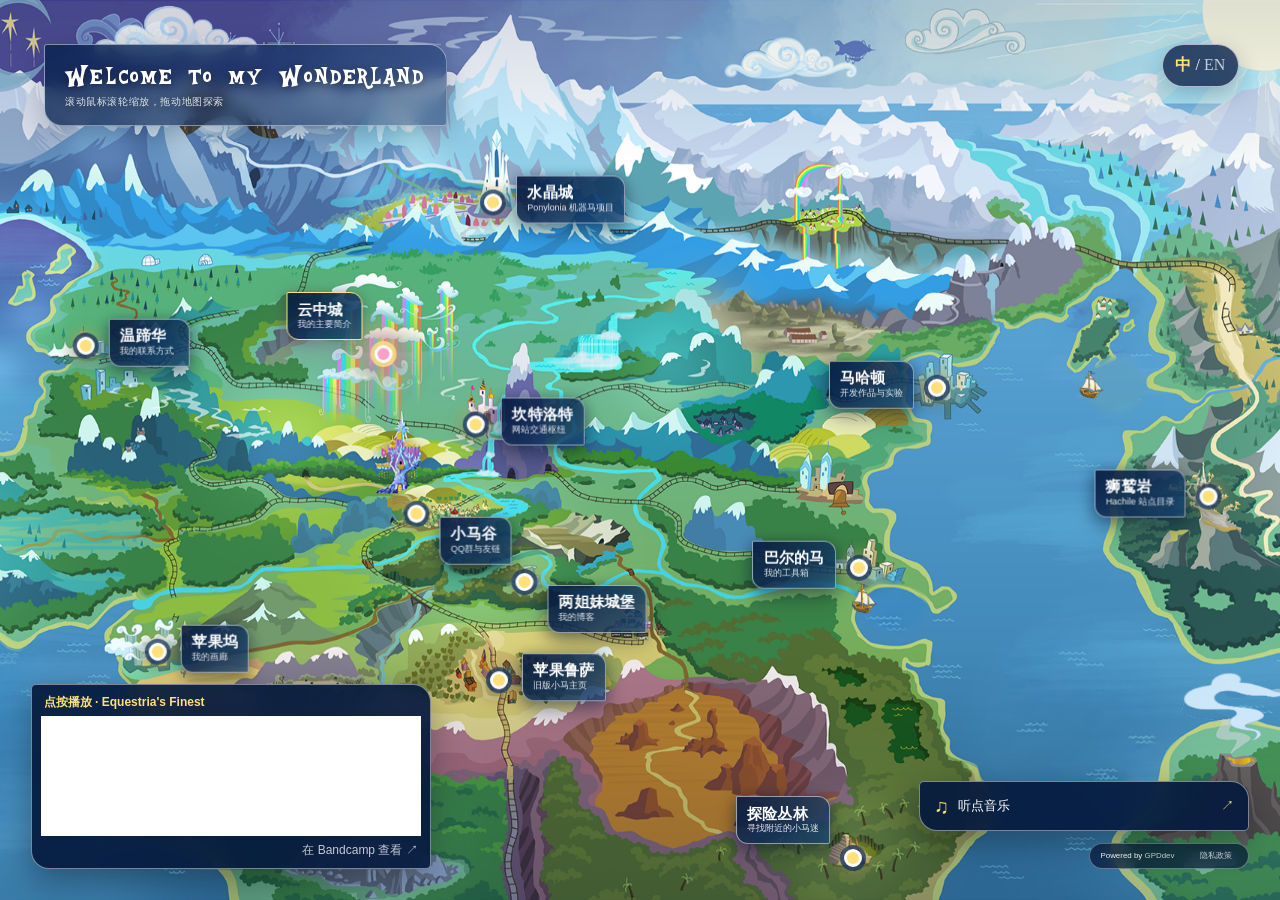
==== commit 0546dc84: "Refine Sky map animations and railway train" ====
--- a/index.html
+++ b/index.html
@@ -15,22 +15,14 @@
   <main class="atlas" aria-label="Skyblue 的小马国导航地图">
     <div class="map-viewport" tabindex="0" role="application" aria-label="可缩放、可拖动的小马国地图">
       <div class="map-world" role="img" aria-label="小马国地图，标出了通往 Skyblue 各类信息的城市">
+      <canvas class="map-artwork" width="1920" height="1200" aria-hidden="true"></canvas>
       <div class="map-ambience" aria-hidden="true">
         <img class="drifting-cloud cloud-west" src="/cloud-drift.png" alt="">
         <img class="drifting-cloud cloud-east" src="/cloud-drift.png" alt="">
         <img class="bobbing-boat boat-east" src="/boat-bob.png" alt="">
         <img class="bobbing-boat boat-south" src="/boat-bob.png" alt="">
-        <svg class="sea-waves" viewBox="0 0 1920 1200" aria-hidden="true">
-          <defs><path id="wave-line" d="M0 3 Q4 0 8 3 T16 3 M3 9 Q7 6 11 9 T19 9" /></defs>
-          <use href="#wave-line" x="28" y="545" /><use href="#wave-line" x="48" y="748" />
-          <use href="#wave-line" x="42" y="1140" /><use href="#wave-line" x="190" y="1160" />
-          <use href="#wave-line" x="1450" y="570" /><use href="#wave-line" x="1480" y="670" />
-          <use href="#wave-line" x="1510" y="750" /><use href="#wave-line" x="1390" y="805" />
-          <use href="#wave-line" x="1460" y="850" /><use href="#wave-line" x="1590" y="880" />
-          <use href="#wave-line" x="1470" y="1080" /><use href="#wave-line" x="1580" y="1130" />
-        </svg>
         <div class="neighagra-falls"></div>
-        <div class="volcano-smoke"><i></i><i></i><i></i></div>
+        <div class="volcano-smoke"></div>
       </div>
       <a class="place place-canterlot" href="https://home.hachile.org/" aria-label="Canterlot 中心城：网站交通枢纽">
         <span class="place-glow" aria-hidden="true"></span>
--- a/style.css
+++ b/style.css
@@ -70,26 +70,19 @@
   background: linear-gradient(180deg, rgba(3, 12, 44, .12), transparent 18%, transparent 72%, rgba(3, 12, 44, .18));
 }
 
+.map-artwork { position: absolute; inset: 0; width: 100%; height: 100%; }
 .map-ambience { position: absolute; inset: 0; z-index: 1; overflow: hidden; pointer-events: none; }
 .map-ambience img { position: absolute; display: block; height: auto; user-select: none; }
 .drifting-cloud { width: 260px; opacity: .8; animation: cloud-drift 70s linear infinite; }
 .cloud-west { left: 11%; top: -2%; animation-delay: -8s; }
 .cloud-east { left: 55%; top: 2%; width: 210px; animation-delay: -37s; }
-.bobbing-boat { width: 130px; transform-origin: 52% 72%; animation: boat-bob 6s ease-in-out infinite; }
+.bobbing-boat { width: 78px; transform-origin: 52% 72%; animation: boat-bob 6s ease-in-out infinite; }
 .boat-east { left: 1520px; top: 482px; }
-.boat-south { left: 1215px; top: 765px; width: 135px; animation-delay: -3s; }
-.sea-waves { position: absolute; inset: 0; width: 1920px; height: 1200px; overflow: visible; fill: none; stroke: #cfecf5; stroke-width: 1.5; }
-.sea-waves use { animation: wave-drift 16s linear infinite; }
-.sea-waves use:nth-of-type(3n + 1) { animation-delay: -5s; }
-.sea-waves use:nth-of-type(3n + 2) { animation-delay: -10s; }
+.boat-south { left: 1215px; top: 765px; width: 82px; animation-delay: -3s; }
+.map-waves { position: absolute; inset: 0; width: 1920px; height: 1200px; animation: wave-drift 14s linear infinite; }
 .neighagra-falls { position: absolute; left: 876px; top: 448px; width: 57px; height: 50px; border-radius: 4px 4px 24px 24px; background: repeating-linear-gradient(180deg, transparent 0 9px, rgba(228, 255, 255, .8) 10px 12px, transparent 13px 14px), repeating-linear-gradient(90deg, transparent 0 5px, rgba(219, 255, 255, .5) 6px 8px, transparent 9px 13px); background-size: 100% 14px, 100% 100%; opacity: .55; mix-blend-mode: screen; clip-path: polygon(4% 0, 95% 0, 92% 74%, 100% 94%, 68% 100%, 0 94%, 8% 72%); animation: waterfall-flow .65s linear infinite; }
-.volcano-smoke { position: absolute; left: 1767px; top: 914px; width: 50px; height: 110px; }
-.volcano-smoke i { position: absolute; bottom: 0; left: 10px; width: 24px; height: 19px; border-radius: 50%; background: rgba(220, 242, 247, .73); filter: blur(5px); animation: smoke-rise 7s ease-out infinite; }
-.volcano-smoke i:nth-child(2) { left: 17px; animation-delay: -2.3s; }
-.volcano-smoke i:nth-child(3) { left: 7px; animation-delay: -4.6s; }
-.rail-train { position: absolute; z-index: 2; left: 0; top: 0; width: 38px; height: 14px; border: 2px solid #583556; border-radius: 3px 8px 2px 2px; background: linear-gradient(#f7c476 0 40%, #b94b67 40%); box-shadow: 0 2px 5px #12294d88; offset-path: path("M 790 636 C 815 650 827 655 842 647 C 870 666 892 680 934 678 C 980 680 1017 681 1055 699 C 1076 710 1066 744 1110 749 C 1163 753 1215 751 1280 760"); offset-rotate: auto; offset-anchor: 50% 80%; animation: train-ride 26s linear forwards; }
-.rail-train::before { content: ""; position: absolute; right: 4px; top: -7px; width: 12px; height: 8px; border: 2px solid #583556; border-bottom: 0; border-radius: 3px 3px 0 0; background: #f7d59b; }
-.rail-train::after { content: ""; position: absolute; left: 5px; bottom: -6px; width: 7px; height: 7px; border-radius: 50%; background: #26344b; box-shadow: 19px 0 #26344b; }
+.volcano-smoke { position: absolute; left: 1683px; top: 892px; width: 190px; height: 100px; background: url("volcano-smoke.png") center / 220px 110px no-repeat; transform-origin: 70% 85%; animation: smoke-sway 8s ease-in-out infinite; }
+.rail-train { position: absolute; z-index: 2; left: 0; top: 0; width: 108px; height: 37px; background: url("pony-train.png") center / 114px auto no-repeat; filter: drop-shadow(0 2px 2px #13254599); offset-rotate: auto; offset-anchor: 50% 86%; animation: train-ride var(--trip-duration, 28s) linear forwards; }
 
 @keyframes cloud-drift {
   0% { transform: translateX(-180px); opacity: 0; }
@@ -101,9 +94,9 @@
   0%, 100% { transform: translate(0, 0) rotate(-1deg); }
   50% { transform: translate(6px, -4px) rotate(1deg); }
 }
-@keyframes wave-drift { 0% { transform: translateX(-25px); opacity: 0; } 18%, 78% { opacity: .5; } 100% { transform: translateX(65px); opacity: 0; } }
+@keyframes wave-drift { 0% { transform: translateX(-10px); opacity: 0; } 15%, 75% { opacity: 1; } 100% { transform: translateX(55px); opacity: 0; } }
 @keyframes waterfall-flow { to { background-position: 0 14px, 0 0; } }
-@keyframes smoke-rise { 0% { transform: translate(0, 0) scale(.7); opacity: 0; } 20% { opacity: .7; } 100% { transform: translate(-38px, -105px) scale(2.1); opacity: 0; } }
+@keyframes smoke-sway { 0% { transform: translate(-3px, 13px) rotate(-4deg) scale(.9); opacity: 0; } 17%, 67% { opacity: .9; } 55% { transform: translate(7px, -8px) rotate(4deg) scale(1.03); } 100% { transform: translate(-5px, -24px) rotate(-3deg) scale(1.12); opacity: 0; } }
 @keyframes train-ride { 0%, 100% { opacity: 0; } 4%, 96% { opacity: 1; } 0% { offset-distance: 0%; } 100% { offset-distance: 100%; } }
 
 .masthead {
@@ -433,5 +426,5 @@
 @media (prefers-reduced-motion: reduce) {
   *, *::before, *::after { scroll-behavior: auto !important; transition-duration: .01ms !important; animation-duration: .01ms !important; }
   .map-ambience img { animation: none; }
-  .sea-waves, .neighagra-falls, .volcano-smoke, .rail-train { display: none; }
-}
+  .map-waves, .neighagra-falls, .volcano-smoke, .rail-train { display: none; }
+}
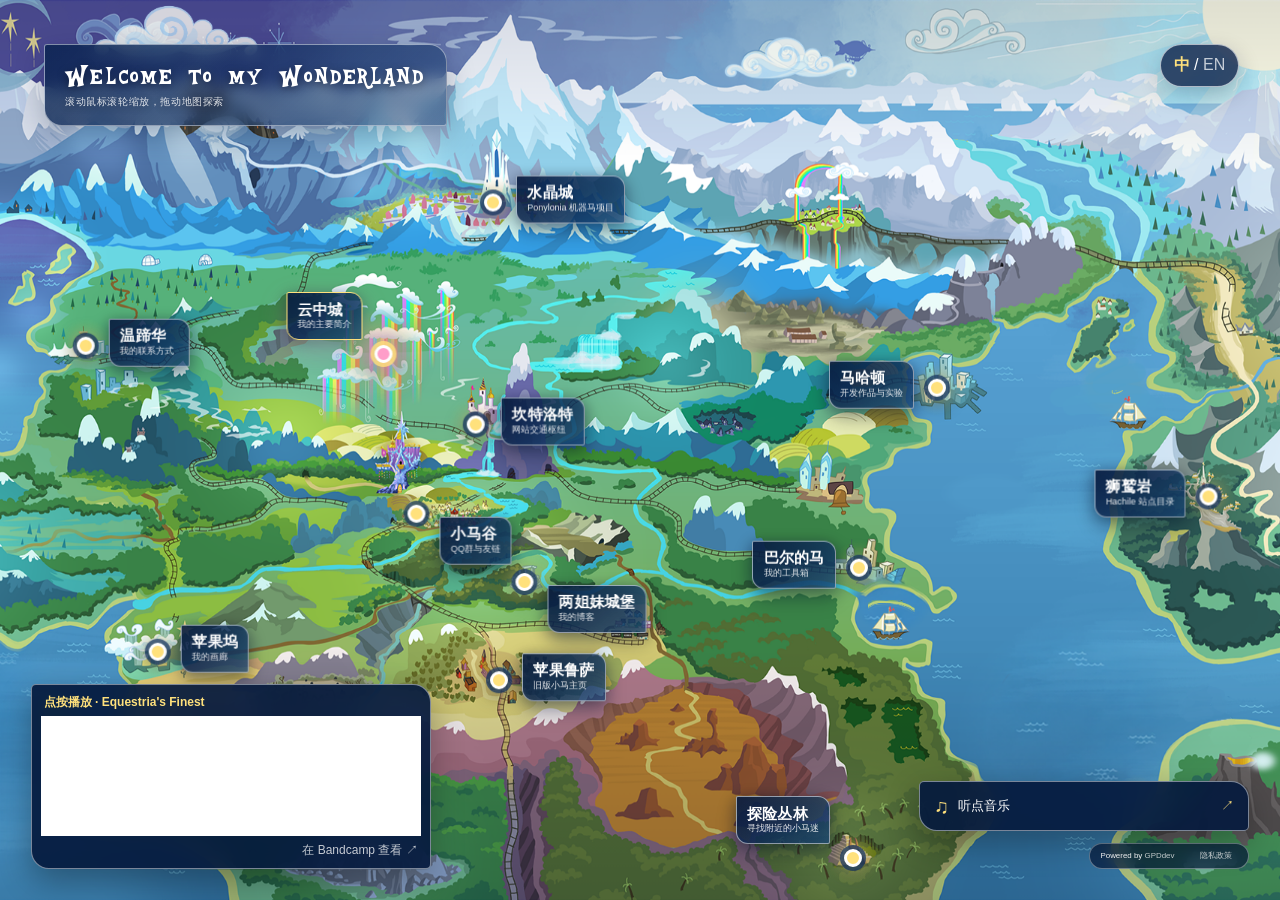
==== commit 0e93ad0c: "Restore original Equestria map and retrace trains" ====
--- a/index.html
+++ b/index.html
@@ -15,14 +15,13 @@
   <main class="atlas" aria-label="Skyblue 的小马国导航地图">
     <div class="map-viewport" tabindex="0" role="application" aria-label="可缩放、可拖动的小马国地图">
       <div class="map-world" role="img" aria-label="小马国地图，标出了通往 Skyblue 各类信息的城市">
-      <canvas class="map-artwork" width="1920" height="1200" aria-hidden="true"></canvas>
       <div class="map-ambience" aria-hidden="true">
         <img class="drifting-cloud cloud-west" src="/cloud-drift.png" alt="">
         <img class="drifting-cloud cloud-east" src="/cloud-drift.png" alt="">
-        <img class="bobbing-boat boat-east" src="/boat-bob.png" alt="">
-        <img class="bobbing-boat boat-south" src="/boat-bob.png" alt="">
+        <canvas class="bobbing-boat boat-east" aria-hidden="true"></canvas>
+        <canvas class="bobbing-boat boat-south" aria-hidden="true"></canvas>
         <div class="neighagra-falls"></div>
-        <div class="volcano-smoke"></div>
+        <div class="volcano-smoke"><i></i><i></i><i></i></div>
       </div>
       <a class="place place-canterlot" href="https://home.hachile.org/" aria-label="Canterlot 中心城：网站交通枢纽">
         <span class="place-glow" aria-hidden="true"></span>
--- a/style.css
+++ b/style.css
@@ -4,7 +4,7 @@
   font-display: swap;
 }
 
-:root {
+:root {
   color-scheme: dark;
   --ink: #081731;
   --navy: #102c5d;
@@ -13,8 +13,9 @@
   --gold: #ffe17c;
   --pink: #ff9fca;
   --line: rgba(255, 255, 255, .38);
-  font-family: Georgia, "Times New Roman", "Noto Serif SC", serif;
-}
+  font-family: Georgia, "Times New Roman", "Noto Serif SC", serif;
+}
+:root:lang(zh) { font-family: Arial, "Microsoft YaHei", sans-serif; }
 
 * { box-sizing: border-box; }
 
@@ -56,7 +57,7 @@
   left: 0;
   width: 1920px;
   height: 1200px;
-  background: url("map-clean.png") center / 100% 100% no-repeat;
+  background: url("newnewmap.png") center / 100% 100% no-repeat;
   box-shadow: 0 0 80px rgba(0, 0, 0, .42);
   transform-origin: 0 0;
   will-change: transform;
@@ -70,19 +71,20 @@
   background: linear-gradient(180deg, rgba(3, 12, 44, .12), transparent 18%, transparent 72%, rgba(3, 12, 44, .18));
 }
 
-.map-artwork { position: absolute; inset: 0; width: 100%; height: 100%; }
 .map-ambience { position: absolute; inset: 0; z-index: 1; overflow: hidden; pointer-events: none; }
-.map-ambience img { position: absolute; display: block; height: auto; user-select: none; }
+.map-ambience img, .map-ambience canvas.bobbing-boat { position: absolute; display: block; user-select: none; }
 .drifting-cloud { width: 260px; opacity: .8; animation: cloud-drift 70s linear infinite; }
 .cloud-west { left: 11%; top: -2%; animation-delay: -8s; }
 .cloud-east { left: 55%; top: 2%; width: 210px; animation-delay: -37s; }
-.bobbing-boat { width: 78px; transform-origin: 52% 72%; animation: boat-bob 6s ease-in-out infinite; }
-.boat-east { left: 1520px; top: 482px; }
-.boat-south { left: 1215px; top: 765px; width: 82px; animation-delay: -3s; }
-.map-waves { position: absolute; inset: 0; width: 1920px; height: 1200px; animation: wave-drift 14s linear infinite; }
+.bobbing-boat { transform-origin: 52% 72%; animation: boat-bob 6s ease-in-out infinite; }
+.boat-east { left: 1584px; top: 520px; width: 60px; height: 56px; }
+.boat-south { left: 1264px; top: 800px; width: 62px; height: 57px; animation-delay: -3s; }
 .neighagra-falls { position: absolute; left: 876px; top: 448px; width: 57px; height: 50px; border-radius: 4px 4px 24px 24px; background: repeating-linear-gradient(180deg, transparent 0 9px, rgba(228, 255, 255, .8) 10px 12px, transparent 13px 14px), repeating-linear-gradient(90deg, transparent 0 5px, rgba(219, 255, 255, .5) 6px 8px, transparent 9px 13px); background-size: 100% 14px, 100% 100%; opacity: .55; mix-blend-mode: screen; clip-path: polygon(4% 0, 95% 0, 92% 74%, 100% 94%, 68% 100%, 0 94%, 8% 72%); animation: waterfall-flow .65s linear infinite; }
-.volcano-smoke { position: absolute; left: 1683px; top: 892px; width: 190px; height: 100px; background: url("volcano-smoke.png") center / 220px 110px no-repeat; transform-origin: 70% 85%; animation: smoke-sway 8s ease-in-out infinite; }
-.rail-train { position: absolute; z-index: 2; left: 0; top: 0; width: 108px; height: 37px; background: url("pony-train.png") center / 114px auto no-repeat; filter: drop-shadow(0 2px 2px #13254599); offset-rotate: auto; offset-anchor: 50% 86%; animation: train-ride var(--trip-duration, 28s) linear forwards; }
+.volcano-smoke { position: absolute; left: 1767px; top: 914px; width: 50px; height: 110px; }
+.volcano-smoke i { position: absolute; bottom: 0; left: 10px; width: 24px; height: 19px; border-radius: 50%; background: rgba(220, 242, 247, .73); filter: blur(5px); animation: smoke-rise 7s ease-out infinite; }
+.volcano-smoke i:nth-child(2) { left: 17px; animation-delay: -2.3s; }
+.volcano-smoke i:nth-child(3) { left: 7px; animation-delay: -4.6s; }
+.rail-car { position: absolute; z-index: 2; left: 0; top: 0; height: 38px; background: url("pony-train.png") no-repeat; background-size: 114px auto; filter: drop-shadow(0 2px 2px #13254599); offset-rotate: auto; offset-anchor: 50% 79%; animation: train-ride var(--trip-duration) linear both; }
 
 @keyframes cloud-drift {
   0% { transform: translateX(-180px); opacity: 0; }
@@ -94,9 +96,8 @@
   0%, 100% { transform: translate(0, 0) rotate(-1deg); }
   50% { transform: translate(6px, -4px) rotate(1deg); }
 }
-@keyframes wave-drift { 0% { transform: translateX(-10px); opacity: 0; } 15%, 75% { opacity: 1; } 100% { transform: translateX(55px); opacity: 0; } }
 @keyframes waterfall-flow { to { background-position: 0 14px, 0 0; } }
-@keyframes smoke-sway { 0% { transform: translate(-3px, 13px) rotate(-4deg) scale(.9); opacity: 0; } 17%, 67% { opacity: .9; } 55% { transform: translate(7px, -8px) rotate(4deg) scale(1.03); } 100% { transform: translate(-5px, -24px) rotate(-3deg) scale(1.12); opacity: 0; } }
+@keyframes smoke-rise { 0% { transform: translate(0, 0) scale(.7); opacity: 0; } 20% { opacity: .7; } 100% { transform: translate(-38px, -105px) scale(2.1); opacity: 0; } }
 @keyframes train-ride { 0%, 100% { opacity: 0; } 4%, 96% { opacity: 1; } 0% { offset-distance: 0%; } 100% { offset-distance: 100%; } }
 
 .masthead {
@@ -193,7 +194,8 @@
   transition: transform .24s, background .24s, border-color .24s;
 }
 
-.place-card strong { font: 600 clamp(12px, 1.2vw, 21px)/1 "Equestria Display", Georgia, serif; letter-spacing: .02em; white-space: nowrap; }
+.place-card strong { font: 600 clamp(12px, 1.2vw, 21px)/1 "Equestria Display", Georgia, serif; letter-spacing: .02em; white-space: nowrap; }
+:lang(zh) .place-card strong { font-family: Arial, "Microsoft YaHei", sans-serif; }
 .place-card > span { margin-top: 2px; font: clamp(7px, .7vw, 12px)/1.3 Arial, "Microsoft YaHei", sans-serif; opacity: .9; }
 .place-card em { max-height: 0; margin-top: 0; overflow: hidden; color: var(--gold); font: 700 clamp(7px, .65vw, 11px)/1.35 Arial, "Microsoft YaHei", sans-serif; font-style: normal; opacity: 0; transition: max-height .2s, margin .2s, opacity .2s; }
 
@@ -425,6 +427,6 @@
 
 @media (prefers-reduced-motion: reduce) {
   *, *::before, *::after { scroll-behavior: auto !important; transition-duration: .01ms !important; animation-duration: .01ms !important; }
-  .map-ambience img { animation: none; }
-  .map-waves, .neighagra-falls, .volcano-smoke, .rail-train { display: none; }
-}
+  .map-ambience img, .map-ambience .bobbing-boat { animation: none; }
+  .neighagra-falls, .volcano-smoke, .rail-car { display: none; }
+}
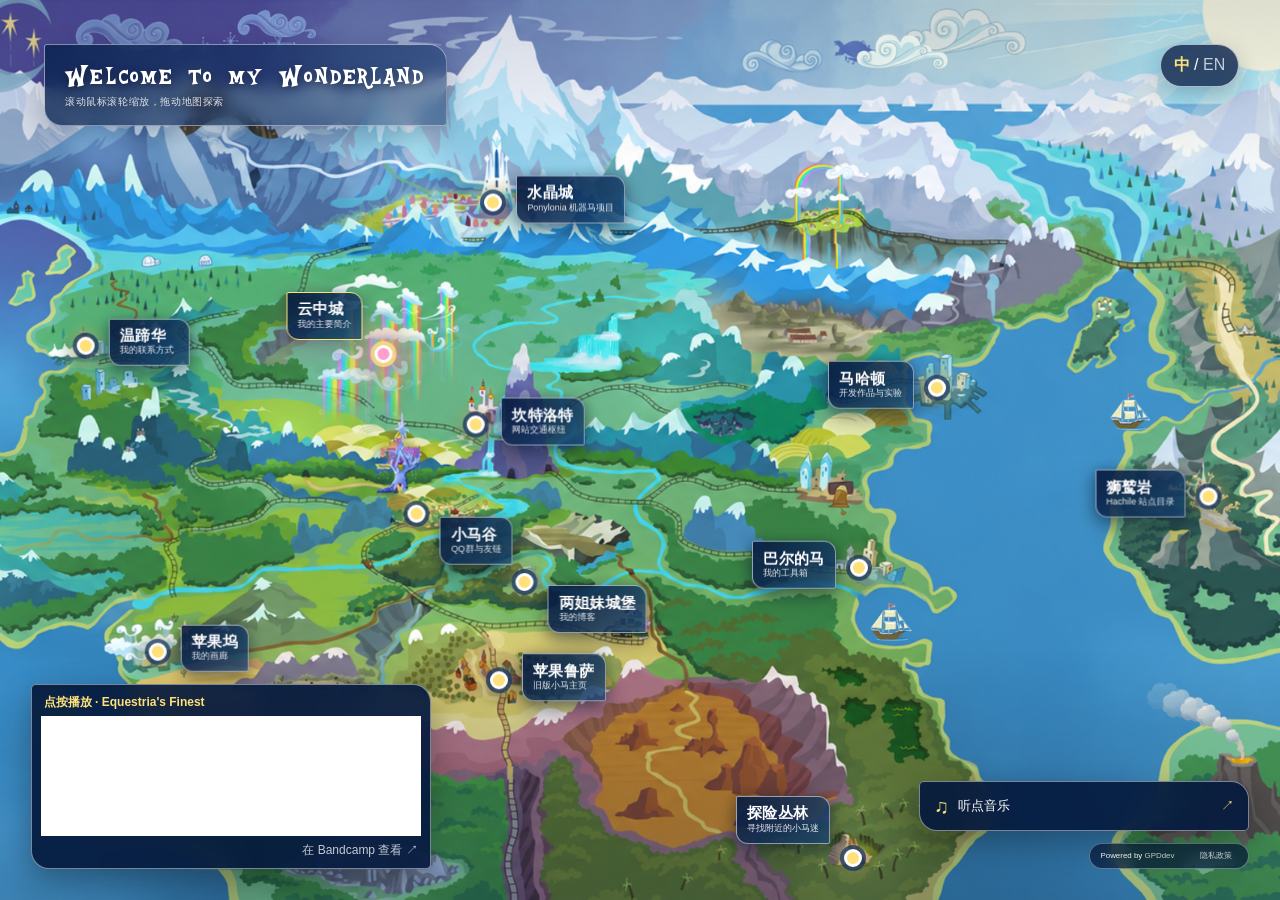
==== commit d33ce13c: "Anchor map atmosphere and articulated trains to the original artwork" ====
--- a/index.html
+++ b/index.html
@@ -10,18 +10,21 @@
   <title>Welcome to my Wonderland</title>
   <link rel="icon" type="image/png" href="/favicon.png">
   <link rel="stylesheet" href="/style.css">
+  <link rel="stylesheet" href="/fx-water.css">
+  <link rel="stylesheet" href="/fx-air-sea.css">
+  <link rel="stylesheet" href="/fx-train.css">
 </head>
 <body>
   <main class="atlas" aria-label="Skyblue 的小马国导航地图">
     <div class="map-viewport" tabindex="0" role="application" aria-label="可缩放、可拖动的小马国地图">
       <div class="map-world" role="img" aria-label="小马国地图，标出了通往 Skyblue 各类信息的城市">
       <div class="map-ambience" aria-hidden="true">
-        <img class="drifting-cloud cloud-west" src="/cloud-drift.png" alt="">
-        <img class="drifting-cloud cloud-east" src="/cloud-drift.png" alt="">
-        <canvas class="bobbing-boat boat-east" aria-hidden="true"></canvas>
-        <canvas class="bobbing-boat boat-south" aria-hidden="true"></canvas>
+        <span class="drifting-cloud cloud-west"></span>
+        <span class="drifting-cloud cloud-east"></span>
+        <span class="bobbing-boat boat-east"></span>
+        <span class="bobbing-boat boat-south"></span>
         <div class="neighagra-falls"></div>
-        <div class="volcano-smoke"><i></i><i></i><i></i></div>
+        <div class="volcano-smoke"></div>
       </div>
       <a class="place place-canterlot" href="https://home.hachile.org/" aria-label="Canterlot 中心城：网站交通枢纽">
         <span class="place-glow" aria-hidden="true"></span>
--- a/style.css
+++ b/style.css
@@ -57,7 +57,7 @@
   left: 0;
   width: 1920px;
   height: 1200px;
-  background: url("newnewmap.png") center / 100% 100% no-repeat;
+  background: url("background.png") center / 100% 100% no-repeat;
   box-shadow: 0 0 80px rgba(0, 0, 0, .42);
   transform-origin: 0 0;
   will-change: transform;
@@ -72,33 +72,13 @@
 }
 
 .map-ambience { position: absolute; inset: 0; z-index: 1; overflow: hidden; pointer-events: none; }
-.map-ambience img, .map-ambience canvas.bobbing-boat { position: absolute; display: block; user-select: none; }
-.drifting-cloud { width: 260px; opacity: .8; animation: cloud-drift 70s linear infinite; }
-.cloud-west { left: 11%; top: -2%; animation-delay: -8s; }
-.cloud-east { left: 55%; top: 2%; width: 210px; animation-delay: -37s; }
-.bobbing-boat { transform-origin: 52% 72%; animation: boat-bob 6s ease-in-out infinite; }
-.boat-east { left: 1584px; top: 520px; width: 60px; height: 56px; }
-.boat-south { left: 1264px; top: 800px; width: 62px; height: 57px; animation-delay: -3s; }
-.neighagra-falls { position: absolute; left: 876px; top: 448px; width: 57px; height: 50px; border-radius: 4px 4px 24px 24px; background: repeating-linear-gradient(180deg, transparent 0 9px, rgba(228, 255, 255, .8) 10px 12px, transparent 13px 14px), repeating-linear-gradient(90deg, transparent 0 5px, rgba(219, 255, 255, .5) 6px 8px, transparent 9px 13px); background-size: 100% 14px, 100% 100%; opacity: .55; mix-blend-mode: screen; clip-path: polygon(4% 0, 95% 0, 92% 74%, 100% 94%, 68% 100%, 0 94%, 8% 72%); animation: waterfall-flow .65s linear infinite; }
-.volcano-smoke { position: absolute; left: 1767px; top: 914px; width: 50px; height: 110px; }
-.volcano-smoke i { position: absolute; bottom: 0; left: 10px; width: 24px; height: 19px; border-radius: 50%; background: rgba(220, 242, 247, .73); filter: blur(5px); animation: smoke-rise 7s ease-out infinite; }
-.volcano-smoke i:nth-child(2) { left: 17px; animation-delay: -2.3s; }
-.volcano-smoke i:nth-child(3) { left: 7px; animation-delay: -4.6s; }
-.rail-car { position: absolute; z-index: 2; left: 0; top: 0; height: 38px; background: url("pony-train.png") no-repeat; background-size: 114px auto; filter: drop-shadow(0 2px 2px #13254599); offset-rotate: auto; offset-anchor: 50% 79%; animation: train-ride var(--trip-duration) linear both; }
-
-@keyframes cloud-drift {
-  0% { transform: translateX(-180px); opacity: 0; }
-  8%, 88% { opacity: .8; }
-  100% { transform: translateX(340px); opacity: 0; }
-}
-
-@keyframes boat-bob {
-  0%, 100% { transform: translate(0, 0) rotate(-1deg); }
-  50% { transform: translate(6px, -4px) rotate(1deg); }
-}
-@keyframes waterfall-flow { to { background-position: 0 14px, 0 0; } }
-@keyframes smoke-rise { 0% { transform: translate(0, 0) scale(.7); opacity: 0; } 20% { opacity: .7; } 100% { transform: translate(-38px, -105px) scale(2.1); opacity: 0; } }
-@keyframes train-ride { 0%, 100% { opacity: 0; } 4%, 96% { opacity: 1; } 0% { offset-distance: 0%; } 100% { offset-distance: 100%; } }
+.map-ambience img { position: absolute; display: block; user-select: none; }
+.drifting-wave { position: absolute; pointer-events: none; animation: wave-sail var(--wave-duration) linear both; }
+@keyframes wave-sail {
+  0% { transform: translateX(0); opacity: 0; }
+  10%, 85% { opacity: .85; }
+  100% { transform: translateX(var(--wave-distance)); opacity: 0; }
+}
 
 .masthead {
   position: absolute;
@@ -340,8 +320,9 @@
 .sheet-head p { max-width: 680px; color: rgba(255, 255, 255, .76); font: 14px/1.6 Arial, "Microsoft YaHei", sans-serif; }
 .eyebrow { color: var(--gold); font: 700 10px/1 Arial, sans-serif; letter-spacing: .2em; }
 html[lang="en"] .sheet-head h2,
-html[lang="en"] .sheet-body h3,
-html[lang="en"] .eyebrow { font-family: "Equestria Display", Georgia, serif; }
+html[lang="en"] .sheet-body h3,
+html[lang="en"] .eyebrow { font-family: "Equestria Display", Georgia, serif; }
+html[lang="en"] :is(.masthead h1, .place-card strong, .sheet-head h2, .sheet-body h3, .eyebrow) { font-weight: 400; font-synthesis: none; }
 .close { flex: 0 0 auto; width: 42px; height: 42px; border: 1px solid rgba(255, 255, 255, .42); border-radius: 50%; background: rgba(0, 0, 0, .12); font: 28px/1 Arial, sans-serif; cursor: pointer; }
 .close:hover { color: var(--gold); border-color: var(--gold); transform: rotate(4deg); }
 
@@ -427,6 +408,5 @@
 
 @media (prefers-reduced-motion: reduce) {
   *, *::before, *::after { scroll-behavior: auto !important; transition-duration: .01ms !important; animation-duration: .01ms !important; }
-  .map-ambience img, .map-ambience .bobbing-boat { animation: none; }
-  .neighagra-falls, .volcano-smoke, .rail-car { display: none; }
-}
+  .drifting-wave { display: none; }
+}
--- a/fx-water.css
+++ b/fx-water.css
@@ -0,0 +1,22 @@
+/* Draw in the 1920 × 1200 map's coordinate space. */
+.neighagra-falls {
+  position: absolute;
+  left: 800.6px;
+  top: 405.6px;
+  width: 155.7px;
+  height: 105.9px;
+  background: url("fx/falls.svg") center / 100% 100% no-repeat;
+}
+
+.volcano-smoke {
+  position: absolute;
+  left: 1621px;
+  top: 905px;
+  width: 186px;
+  height: 110px;
+  background: url("fx/crater-plume.svg") center / contain no-repeat;
+}
+
+@media (prefers-reduced-motion: reduce) {
+  .neighagra-falls, .volcano-smoke { display: none; }
+}
--- a/fx-air-sea.css
+++ b/fx-air-sea.css
@@ -0,0 +1,78 @@
+/* The two masks follow cloud outlines in background.png at its native 1578 × 997. */
+.drifting-cloud {
+  position: absolute;
+  display: block;
+  background-image: url("/background.png");
+  background-repeat: no-repeat;
+  mask: var(--cloud-mask) center / 100% 100% no-repeat;
+  animation: sky-breeze var(--crossing-time) linear infinite;
+}
+
+.cloud-west {
+  --cloud-mask: url("/fx/cloud-west-mask.svg");
+  --crossing-time: 117s;
+  --travel: 442px;
+  --visibility: .72;
+  left: 22%; top: 1%;
+  width: 108px; aspect-ratio: 120 / 45;
+  background-size: 1315% 2215.5556%; background-position: 11.5912% 1.4706%;
+  animation-delay: -49s;
+}
+
+.cloud-east {
+  --cloud-mask: url("/fx/cloud-east-mask.svg");
+  --crossing-time: 91s;
+  --travel: 510px;
+  --visibility: .84;
+  left: 65%; top: 3.6%;
+  width: 124px; aspect-ratio: 134 / 54;
+  background-size: 1177.6119% 1846.2963%; background-position: 74.723% .7423%;
+  animation-delay: -13s;
+}
+
+@keyframes sky-breeze {
+  0% { transform: translate(0, 2px); opacity: 0; }
+  13%, 83% { opacity: var(--visibility); }
+  48% { transform: translate(calc(var(--travel) * .48), -3px); }
+  100% { transform: translate(var(--travel), 0); opacity: 0; }
+}
+
+.bobbing-boat { display: block; position: absolute; animation: none; }
+.boat-east { left: 1584px; top: 520px; width: 60px; height: 56px; --swell: 7.2s; --phase: -1s; }
+.boat-south { left: 1264px; top: 800px; width: 62px; height: 57px; --swell: 8.7s; --phase: -5s; }
+
+/* Render the supplied JPEG through a rigging-aware matte, with a separate waterline. */
+.bobbing-boat::after {
+  content: "";
+  position: absolute;
+  inset: 2% 4%;
+  background: url("/boat.jpg") 58.6207% 48.4848% / 211.5385% 237.5% no-repeat;
+  mask: url("/fx/boat-mask.svg") center / 100% 100% no-repeat;
+  transform-origin: 53% 89%;
+  animation: hull-swell var(--swell) ease-in-out var(--phase) infinite;
+}
+.bobbing-boat::before {
+  content: "";
+  position: absolute;
+  left: 18%; right: 13%; bottom: 5%;
+  height: 8%;
+  border-radius: 50%;
+  background: radial-gradient(ellipse, #2458757a, #24587514 62%, transparent 72%);
+  border-bottom: 1px solid #d3f3f690;
+  animation: hull-waterline var(--swell) ease-in-out var(--phase) infinite;
+}
+@keyframes hull-swell {
+  0%, 100% { transform: translate(-.5px, .3px) rotate(-1.6deg); }
+  32% { transform: translate(.4px, -1.4px) rotate(.7deg); }
+  59% { transform: translate(1px, -.3px) rotate(1.8deg); }
+  82% { transform: translate(0, .8px) rotate(-.3deg); }
+}
+@keyframes hull-waterline {
+  0%, 100% { transform: scaleX(.92); opacity: .68; }
+  32% { transform: scaleX(1.13); opacity: .45; }
+  82% { transform: scaleX(.9); opacity: .85; }
+}
+@media (prefers-reduced-motion: reduce) {
+  .drifting-cloud { display: none; }
+  .bobbing-boat::before, .bobbing-boat::after { animation: none; }
+}
--- a/fx-train.css
+++ b/fx-train.css
@@ -0,0 +1,31 @@
+.rail-trip {
+  position: absolute;
+  inset: 0;
+  z-index: 2;
+  pointer-events: none;
+}
+.rail-car {
+  position: absolute;
+  left: 0;
+  top: 0;
+  transform-origin: 0 0;
+  background-image: url("pony-train.png");
+  background-repeat: no-repeat;
+  filter: saturate(.84) contrast(.96) drop-shadow(0 .65px .55px #25392f66);
+}
+.rail-steam {
+  position: absolute;
+  width: 6px;
+  height: 4px;
+  border-radius: 55% 65% 42% 58%;
+  background: #f6eedb;
+  box-shadow: 1px -1px 0 #f7f3e4, -1.5px 0 0 #e9e6d7;
+  animation: rail-chuff 1.65s ease-out both;
+}
+@keyframes rail-chuff {
+  from { transform: translate(-50%, -55%) scale(.45); opacity: .8; }
+  to   { transform: translate(-7px, -14px) scale(1.65); opacity: 0; }
+}
+@media (prefers-reduced-motion: reduce) {
+  .rail-trip { display: none; }
+}
